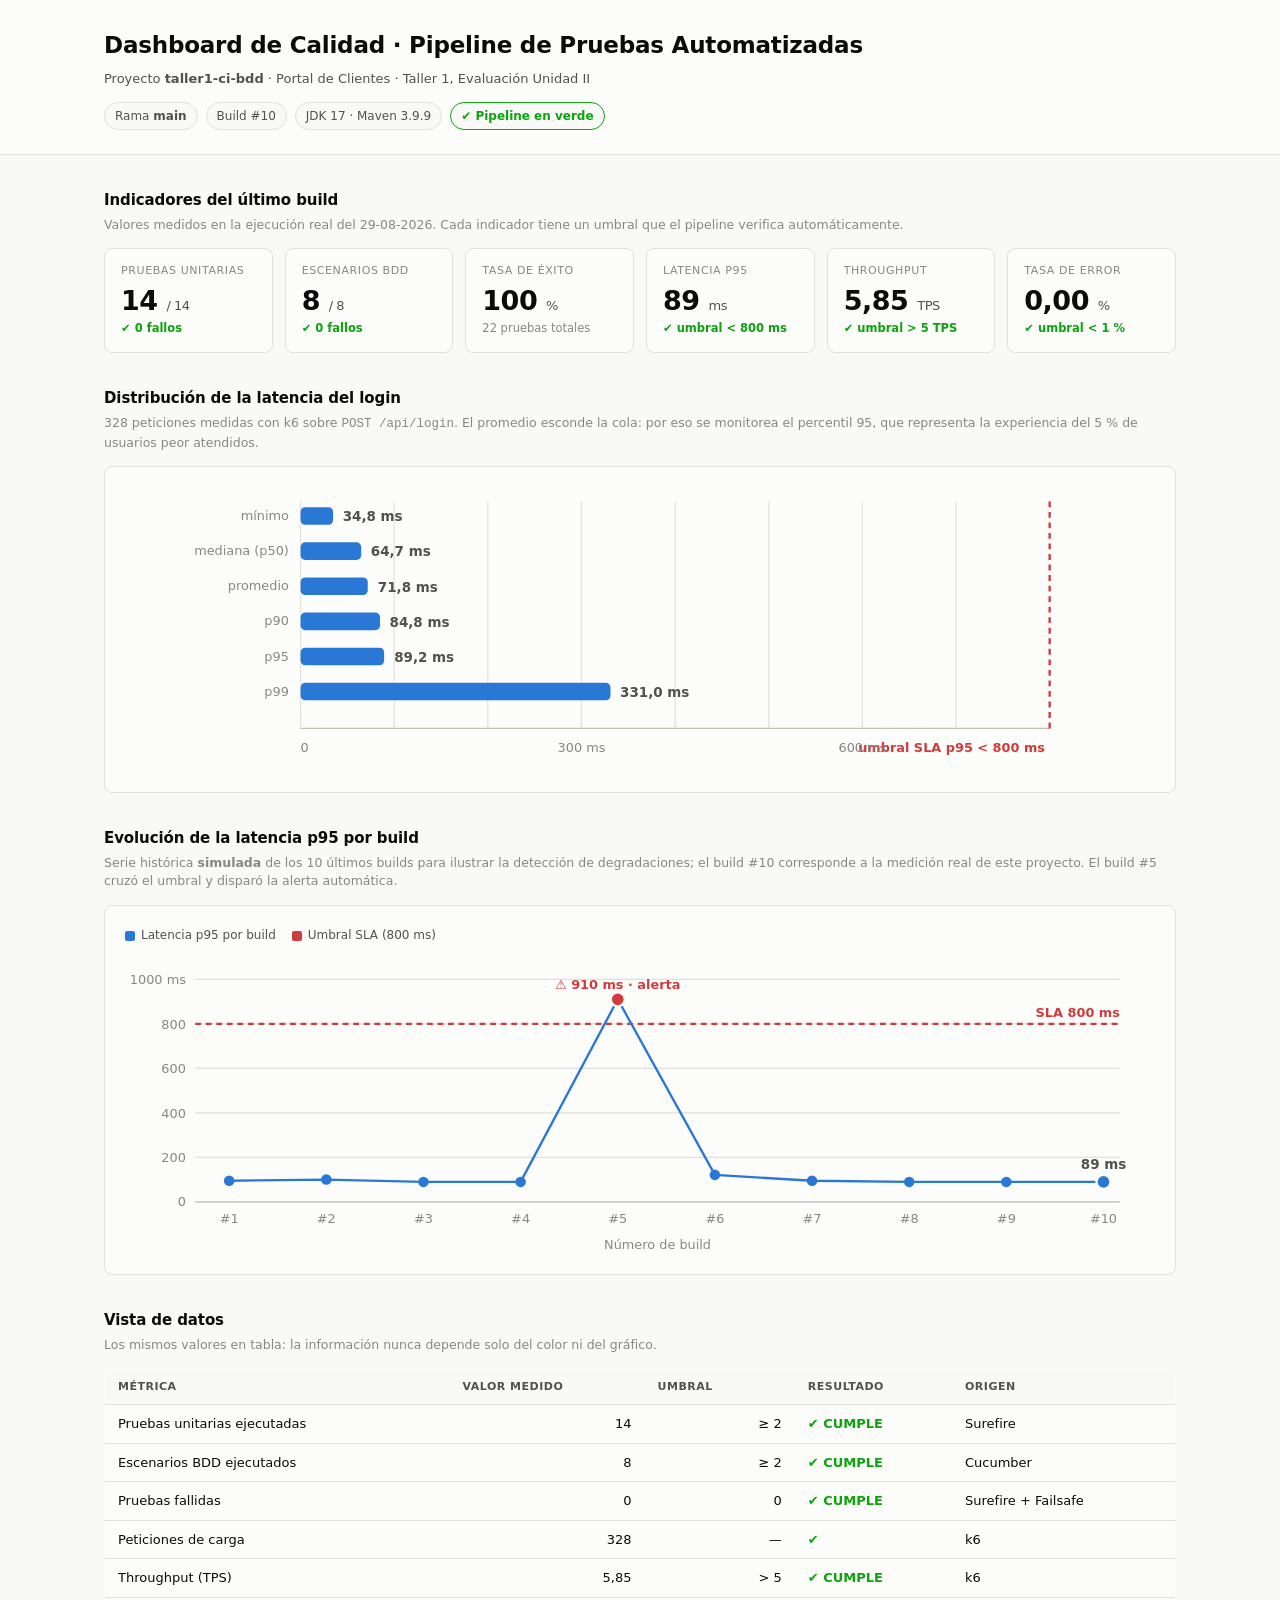
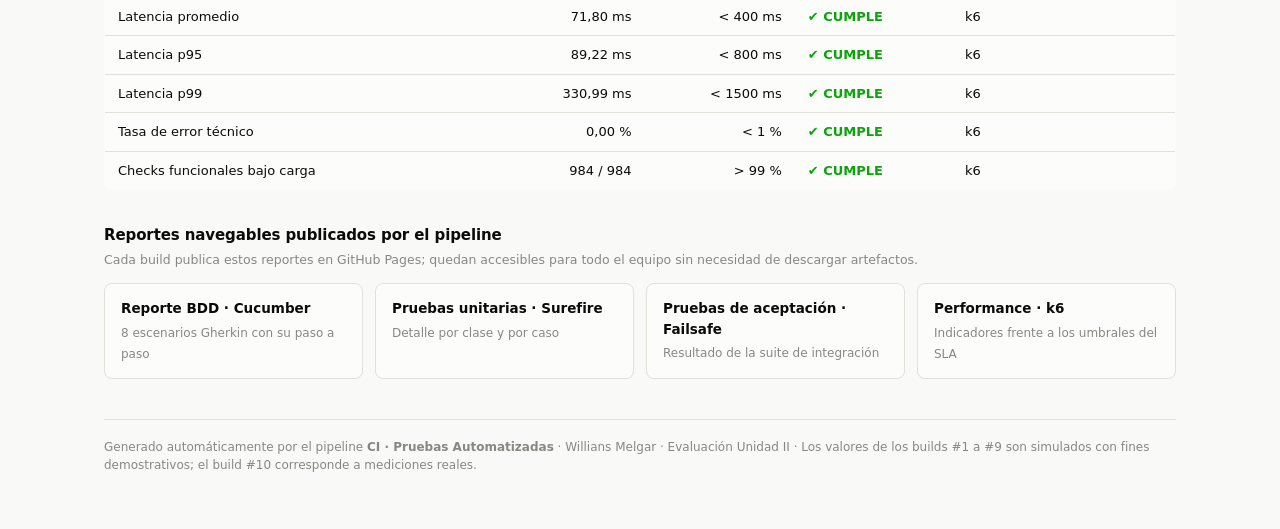
==== reportes/index.html @ b4c1e308 "feat(observabilidad): agrega dashboard de metricas y alertas automaticas - reportes/index.html: dash" ====
<!doctype html>
<html lang="es">
<head>
<meta charset="utf-8">
<meta name="viewport" content="width=device-width, initial-scale=1">
<title>Dashboard de Calidad · Taller 1 Unidad II</title>
<style>
  :root{
    color-scheme: light;
    --plano:#f9f9f7; --superficie:#fcfcfb; --borde:#e1e0d9;
    --tinta:#0b0b0b; --tinta-2:#52514e; --tinta-mute:#898781;
    --linea-base:#c3c2b7; --rejilla:#e1e0d9;
    --serie-1:#2a78d6; --serie-2:#eb6834; --serie-3:#1baf7a;
    --bueno:#0ca30c; --alerta:#fab219; --grave:#ec835a; --critico:#d03b3b;
  }
  @media (prefers-color-scheme: dark){
    :root{
      color-scheme: dark;
      --plano:#0d0d0d; --superficie:#1a1a19; --borde:#2c2c2a;
      --tinta:#ffffff; --tinta-2:#c3c2b7; --tinta-mute:#898781;
      --linea-base:#383835; --rejilla:#2c2c2a;
      --serie-1:#3987e5; --serie-2:#d95926; --serie-3:#199e70;
    }
  }
  *{box-sizing:border-box}
  body{margin:0;background:var(--plano);color:var(--tinta);
       font:14px/1.5 "Segoe UI",system-ui,-apple-system,Arial,sans-serif}
  .contenedor{max-width:1120px;margin:0 auto;padding:0 24px 56px}

  header.principal{background:var(--superficie);border-bottom:1px solid var(--borde);padding:28px 0 24px;margin-bottom:28px}
  header.principal .contenedor{padding-bottom:0}
  h1{margin:0 0 6px;font-size:23px;letter-spacing:-.2px}
  .subtitulo{margin:0;color:var(--tinta-2);font-size:13px}
  .meta{margin-top:14px;display:flex;flex-wrap:wrap;gap:8px}
  .chip{font-size:12px;padding:4px 10px;border:1px solid var(--borde);border-radius:99px;color:var(--tinta-2);background:var(--plano)}
  .chip.ok{border-color:var(--bueno);color:var(--bueno)}

  h2{font-size:15px;margin:34px 0 4px;letter-spacing:-.1px}
  .nota{margin:0 0 14px;color:var(--tinta-mute);font-size:12.5px}

  /* ---- Fila de indicadores (stat tiles) ---- */
  .kpis{display:grid;grid-template-columns:repeat(auto-fit,minmax(158px,1fr));gap:12px}
  .kpi{background:var(--superficie);border:1px solid var(--borde);border-radius:8px;padding:14px 16px}
  .kpi .etiqueta{font-size:11px;text-transform:uppercase;letter-spacing:.6px;color:var(--tinta-mute);margin-bottom:6px}
  .kpi .valor{font-size:27px;font-weight:650;letter-spacing:-.5px;line-height:1.1}
  .kpi .unidad{font-size:13px;font-weight:400;color:var(--tinta-2)}
  .kpi .pie{font-size:11.5px;color:var(--tinta-mute);margin-top:5px}
  .estado{display:inline-flex;align-items:center;gap:5px;font-size:11.5px;font-weight:600;margin-top:5px}
  .estado.ok{color:var(--bueno)} .estado.mal{color:var(--critico)}

  .panel{background:var(--superficie);border:1px solid var(--borde);border-radius:8px;padding:18px 20px 14px}
  svg{display:block;max-width:100%;height:auto;overflow:visible}
  .eje{font-size:11px;fill:var(--tinta-mute)}
  .valor-directo{font-size:11.5px;font-weight:600;fill:var(--tinta-2)}
  .rejilla{stroke:var(--rejilla);stroke-width:1}
  .base{stroke:var(--linea-base);stroke-width:1}
  .umbral{stroke:var(--critico);stroke-width:2;stroke-dasharray:5 4}
  .etiqueta-umbral{font-size:11px;font-weight:600;fill:var(--critico)}

  .leyenda{display:flex;gap:16px;flex-wrap:wrap;margin:2px 0 12px;font-size:12px;color:var(--tinta-2)}
  .leyenda i{width:10px;height:10px;border-radius:2px;display:inline-block;margin-right:6px;vertical-align:middle}

  table{width:100%;border-collapse:collapse;background:var(--superficie);
        border:1px solid var(--borde);border-radius:8px;overflow:hidden;font-size:13px}
  th,td{padding:9px 13px;text-align:left;border-bottom:1px solid var(--borde)}
  th{background:var(--plano);font-size:11px;text-transform:uppercase;letter-spacing:.5px;color:var(--tinta-2)}
  tr:last-child td{border-bottom:none}
  td.num{text-align:right;font-variant-numeric:tabular-nums}
  .ok{color:var(--bueno);font-weight:600} .mal{color:var(--critico);font-weight:600}

  .enlaces{display:grid;grid-template-columns:repeat(auto-fit,minmax(230px,1fr));gap:12px;margin-top:10px}
  .enlace{display:block;background:var(--superficie);border:1px solid var(--borde);border-radius:8px;
          padding:14px 16px;text-decoration:none;color:inherit}
  .enlace:hover{border-color:var(--serie-1)}
  .enlace strong{display:block;font-size:13.5px;margin-bottom:3px}
  .enlace span{font-size:12px;color:var(--tinta-mute)}

  footer{margin-top:40px;padding-top:18px;border-top:1px solid var(--borde);font-size:12px;color:var(--tinta-mute)}
</style>
</head>
<body>

<header class="principal">
  <div class="contenedor">
    <h1>Dashboard de Calidad · Pipeline de Pruebas Automatizadas</h1>
    <p class="subtitulo">Proyecto <strong>taller1-ci-bdd</strong> · Portal de Clientes · Taller 1, Evaluación Unidad II</p>
    <div class="meta">
      <span class="chip">Rama <strong>main</strong></span>
      <span class="chip">Build #10</span>
      <span class="chip">JDK 17 · Maven 3.9.9</span>
      <span class="chip ok">✔ Pipeline en verde</span>
    </div>
  </div>
</header>

<div class="contenedor">

  <!-- ================== FILA DE INDICADORES ================== -->
  <h2>Indicadores del último build</h2>
  <p class="nota">Valores medidos en la ejecución real del 29-08-2026. Cada indicador tiene un umbral que el pipeline verifica automáticamente.</p>
  <div class="kpis">
    <div class="kpi">
      <div class="etiqueta">Pruebas unitarias</div>
      <div class="valor">14 <span class="unidad">/ 14</span></div>
      <div class="estado ok">✔ 0 fallos</div>
    </div>
    <div class="kpi">
      <div class="etiqueta">Escenarios BDD</div>
      <div class="valor">8 <span class="unidad">/ 8</span></div>
      <div class="estado ok">✔ 0 fallos</div>
    </div>
    <div class="kpi">
      <div class="etiqueta">Tasa de éxito</div>
      <div class="valor">100 <span class="unidad">%</span></div>
      <div class="pie">22 pruebas totales</div>
    </div>
    <div class="kpi">
      <div class="etiqueta">Latencia p95</div>
      <div class="valor">89 <span class="unidad">ms</span></div>
      <div class="estado ok">✔ umbral &lt; 800 ms</div>
    </div>
    <div class="kpi">
      <div class="etiqueta">Throughput</div>
      <div class="valor">5,85 <span class="unidad">TPS</span></div>
      <div class="estado ok">✔ umbral &gt; 5 TPS</div>
    </div>
    <div class="kpi">
      <div class="etiqueta">Tasa de error</div>
      <div class="valor">0,00 <span class="unidad">%</span></div>
      <div class="estado ok">✔ umbral &lt; 1 %</div>
    </div>
  </div>

  <!-- ================== LATENCIA POR PERCENTIL ================== -->
  <h2>Distribución de la latencia del login</h2>
  <p class="nota">328 peticiones medidas con k6 sobre <code>POST /api/login</code>. El promedio esconde la cola: por eso se
     monitorea el percentil 95, que representa la experiencia del 5 % de usuarios peor atendidos.</p>
  <div class="panel">
    <svg viewBox="0 0 880 250" role="img" aria-label="Latencia por percentil comparada con el umbral de 800 milisegundos">
      <!-- rejilla vertical cada 100 ms sobre una escala 0-800 -->
      <g class="rejilla">
        <line x1="150" y1="14" x2="150" y2="208"/>
        <line x1="230" y1="14" x2="230" y2="208"/>
        <line x1="310" y1="14" x2="310" y2="208"/>
        <line x1="390" y1="14" x2="390" y2="208"/>
        <line x1="470" y1="14" x2="470" y2="208"/>
        <line x1="550" y1="14" x2="550" y2="208"/>
        <line x1="630" y1="14" x2="630" y2="208"/>
        <line x1="710" y1="14" x2="710" y2="208"/>
      </g>
      <line class="base" x1="150" y1="208" x2="790" y2="208"/>

      <!-- barras: escala 0-800 ms sobre 640 px  =>  0,8 px por ms -->
      <g>
        <text class="eje" x="140" y="30" text-anchor="end">mínimo</text>
        <rect x="150" y="19" width="27.8" height="15" rx="4" fill="var(--serie-1)"><title>Latencia mínima: 34,77 ms</title></rect>
        <text class="valor-directo" x="186" y="31">34,8 ms</text>

        <text class="eje" x="140" y="60" text-anchor="end">mediana (p50)</text>
        <rect x="150" y="49" width="51.8" height="15" rx="4" fill="var(--serie-1)"><title>Mediana: 64,75 ms</title></rect>
        <text class="valor-directo" x="210" y="61">64,7 ms</text>

        <text class="eje" x="140" y="90" text-anchor="end">promedio</text>
        <rect x="150" y="79" width="57.4" height="15" rx="4" fill="var(--serie-1)"><title>Promedio: 71,80 ms</title></rect>
        <text class="valor-directo" x="216" y="91">71,8 ms</text>

        <text class="eje" x="140" y="120" text-anchor="end">p90</text>
        <rect x="150" y="109" width="67.9" height="15" rx="4" fill="var(--serie-1)"><title>Percentil 90: 84,84 ms</title></rect>
        <text class="valor-directo" x="226" y="121">84,8 ms</text>

        <text class="eje" x="140" y="150" text-anchor="end">p95</text>
        <rect x="150" y="139" width="71.4" height="15" rx="4" fill="var(--serie-1)"><title>Percentil 95: 89,22 ms — indicador contractual del SLA</title></rect>
        <text class="valor-directo" x="230" y="151">89,2 ms</text>

        <text class="eje" x="140" y="180" text-anchor="end">p99</text>
        <rect x="150" y="169" width="264.8" height="15" rx="4" fill="var(--serie-1)"><title>Percentil 99: 330,99 ms — la cola larga del 3 % de peticiones lentas</title></rect>
        <text class="valor-directo" x="423" y="181">331,0 ms</text>
      </g>

      <!-- umbral SLA -->
      <line class="umbral" x1="790" y1="14" x2="790" y2="208"/>
      <text class="etiqueta-umbral" x="786" y="228" text-anchor="end">umbral SLA p95 &lt; 800 ms</text>

      <text class="eje" x="150" y="228">0</text>
      <text class="eje" x="390" y="228" text-anchor="middle">300 ms</text>
      <text class="eje" x="630" y="228" text-anchor="middle">600 ms</text>
    </svg>
  </div>

  <!-- ================== EVOLUCIÓN p95 ================== -->
  <h2>Evolución de la latencia p95 por build</h2>
  <p class="nota">Serie histórica <strong>simulada</strong> de los 10 últimos builds para ilustrar la detección de degradaciones;
     el build #10 corresponde a la medición real de este proyecto. El build #5 cruzó el umbral y disparó la alerta automática.</p>
  <div class="panel">
    <div class="leyenda">
      <span><i style="background:var(--serie-1)"></i>Latencia p95 por build</span>
      <span><i style="background:var(--critico)"></i>Umbral SLA (800 ms)</span>
    </div>
    <svg viewBox="0 0 880 260" role="img" aria-label="Evolución de la latencia p95 en los últimos diez builds">
      <!-- escala Y: 0 a 1000 ms sobre 190 px (y=210 es 0, y=20 es 1000) -->
      <g class="rejilla">
        <line x1="60" y1="210" x2="850" y2="210"/>
        <line x1="60" y1="172" x2="850" y2="172"/>
        <line x1="60" y1="134" x2="850" y2="134"/>
        <line x1="60" y1="96"  x2="850" y2="96"/>
        <line x1="60" y1="58"  x2="850" y2="58"/>
        <line x1="60" y1="20"  x2="850" y2="20"/>
      </g>
      <text class="eje" x="52" y="214" text-anchor="end">0</text>
      <text class="eje" x="52" y="176" text-anchor="end">200</text>
      <text class="eje" x="52" y="138" text-anchor="end">400</text>
      <text class="eje" x="52" y="100" text-anchor="end">600</text>
      <text class="eje" x="52" y="62"  text-anchor="end">800</text>
      <text class="eje" x="52" y="24"  text-anchor="end">1000 ms</text>

      <!-- umbral 800 ms  =>  y = 210 - 800*0,19 = 58 -->
      <line class="umbral" x1="60" y1="58" x2="850" y2="58"/>
      <text class="etiqueta-umbral" x="850" y="52" text-anchor="end">SLA 800 ms</text>

      <!-- serie: 96, 102, 88, 91, 910, 120, 94, 90, 87, 89 ms -->
      <!-- escala: y = 210 - milisegundos * 0,19 -->
      <polyline fill="none" stroke="var(--serie-1)" stroke-width="2" stroke-linejoin="round"
        points="89,192 172,191 255,193 338,193 421,37 504,187 587,192 670,193 753,193 836,193"/>

      <g fill="var(--serie-1)">
        <circle cx="89"  cy="192" r="4.5"><title>Build #1 — p95 96 ms</title></circle>
        <circle cx="172" cy="191" r="4.5"><title>Build #2 — p95 102 ms</title></circle>
        <circle cx="255" cy="193" r="4.5"><title>Build #3 — p95 88 ms</title></circle>
        <circle cx="338" cy="193" r="4.5"><title>Build #4 — p95 91 ms</title></circle>
        <circle cx="504" cy="187" r="4.5"><title>Build #6 — p95 120 ms (tras la corrección)</title></circle>
        <circle cx="587" cy="192" r="4.5"><title>Build #7 — p95 94 ms</title></circle>
        <circle cx="670" cy="193" r="4.5"><title>Build #8 — p95 90 ms</title></circle>
        <circle cx="753" cy="193" r="4.5"><title>Build #9 — p95 87 ms</title></circle>
      </g>
      <!-- build en falla: color de estado + etiqueta, nunca color solo -->
      <circle cx="421" cy="37" r="6" fill="var(--critico)" stroke="var(--superficie)" stroke-width="2">
        <title>Build #5 — p95 910 ms: umbral incumplido, alerta disparada</title></circle>
      <text class="etiqueta-umbral" x="421" y="28" text-anchor="middle">⚠ 910 ms · alerta</text>
      <!-- build actual, real -->
      <circle cx="836" cy="193" r="6" fill="var(--serie-1)" stroke="var(--superficie)" stroke-width="2">
        <title>Build #10 — p95 89,22 ms (medición real)</title></circle>
      <text class="valor-directo" x="836" y="182" text-anchor="middle">89 ms</text>

      <line class="base" x1="60" y1="210" x2="850" y2="210"/>
      <g class="eje" text-anchor="middle">
        <text x="89"  y="228">#1</text><text x="172" y="228">#2</text><text x="255" y="228">#3</text>
        <text x="338" y="228">#4</text><text x="421" y="228">#5</text><text x="504" y="228">#6</text>
        <text x="587" y="228">#7</text><text x="670" y="228">#8</text><text x="753" y="228">#9</text>
        <text x="836" y="228">#10</text>
      </g>
      <text class="eje" x="455" y="250" text-anchor="middle">Número de build</text>
    </svg>
  </div>

  <!-- ================== TABLA (vista accesible) ================== -->
  <h2>Vista de datos</h2>
  <p class="nota">Los mismos valores en tabla: la información nunca depende solo del color ni del gráfico.</p>
  <table>
    <thead>
      <tr><th>Métrica</th><th class="num">Valor medido</th><th class="num">Umbral</th><th>Resultado</th><th>Origen</th></tr>
    </thead>
    <tbody>
      <tr><td>Pruebas unitarias ejecutadas</td><td class="num">14</td><td class="num">&ge; 2</td><td class="ok">✔ CUMPLE</td><td>Surefire</td></tr>
      <tr><td>Escenarios BDD ejecutados</td><td class="num">8</td><td class="num">&ge; 2</td><td class="ok">✔ CUMPLE</td><td>Cucumber</td></tr>
      <tr><td>Pruebas fallidas</td><td class="num">0</td><td class="num">0</td><td class="ok">✔ CUMPLE</td><td>Surefire + Failsafe</td></tr>
      <tr><td>Peticiones de carga</td><td class="num">328</td><td class="num">&mdash;</td><td class="ok">✔</td><td>k6</td></tr>
      <tr><td>Throughput (TPS)</td><td class="num">5,85</td><td class="num">&gt; 5</td><td class="ok">✔ CUMPLE</td><td>k6</td></tr>
      <tr><td>Latencia promedio</td><td class="num">71,80 ms</td><td class="num">&lt; 400 ms</td><td class="ok">✔ CUMPLE</td><td>k6</td></tr>
      <tr><td>Latencia p95</td><td class="num">89,22 ms</td><td class="num">&lt; 800 ms</td><td class="ok">✔ CUMPLE</td><td>k6</td></tr>
      <tr><td>Latencia p99</td><td class="num">330,99 ms</td><td class="num">&lt; 1500 ms</td><td class="ok">✔ CUMPLE</td><td>k6</td></tr>
      <tr><td>Tasa de error técnico</td><td class="num">0,00 %</td><td class="num">&lt; 1 %</td><td class="ok">✔ CUMPLE</td><td>k6</td></tr>
      <tr><td>Checks funcionales bajo carga</td><td class="num">984 / 984</td><td class="num">&gt; 99 %</td><td class="ok">✔ CUMPLE</td><td>k6</td></tr>
    </tbody>
  </table>

  <!-- ================== ENLACES A REPORTES ================== -->
  <h2>Reportes navegables publicados por el pipeline</h2>
  <p class="nota">Cada build publica estos reportes en GitHub Pages; quedan accesibles para todo el equipo sin necesidad de descargar artefactos.</p>
  <div class="enlaces">
    <a class="enlace" href="./bdd/reporte-bdd.html">
      <strong>Reporte BDD · Cucumber</strong>
      <span>8 escenarios Gherkin con su paso a paso</span>
    </a>
    <a class="enlace" href="./pruebas/surefire.html">
      <strong>Pruebas unitarias · Surefire</strong>
      <span>Detalle por clase y por caso</span>
    </a>
    <a class="enlace" href="./pruebas/failsafe.html">
      <strong>Pruebas de aceptación · Failsafe</strong>
      <span>Resultado de la suite de integración</span>
    </a>
    <a class="enlace" href="./performance/reporte-performance.html">
      <strong>Performance · k6</strong>
      <span>Indicadores frente a los umbrales del SLA</span>
    </a>
  </div>

  <footer>
    Generado automáticamente por el pipeline <strong>CI · Pruebas Automatizadas</strong> ·
    Willians Melgar · Evaluación Unidad II ·
    Los valores de los builds #1 a #9 son simulados con fines demostrativos; el build #10 corresponde a mediciones reales.
  </footer>
</div>
</body>
</html>
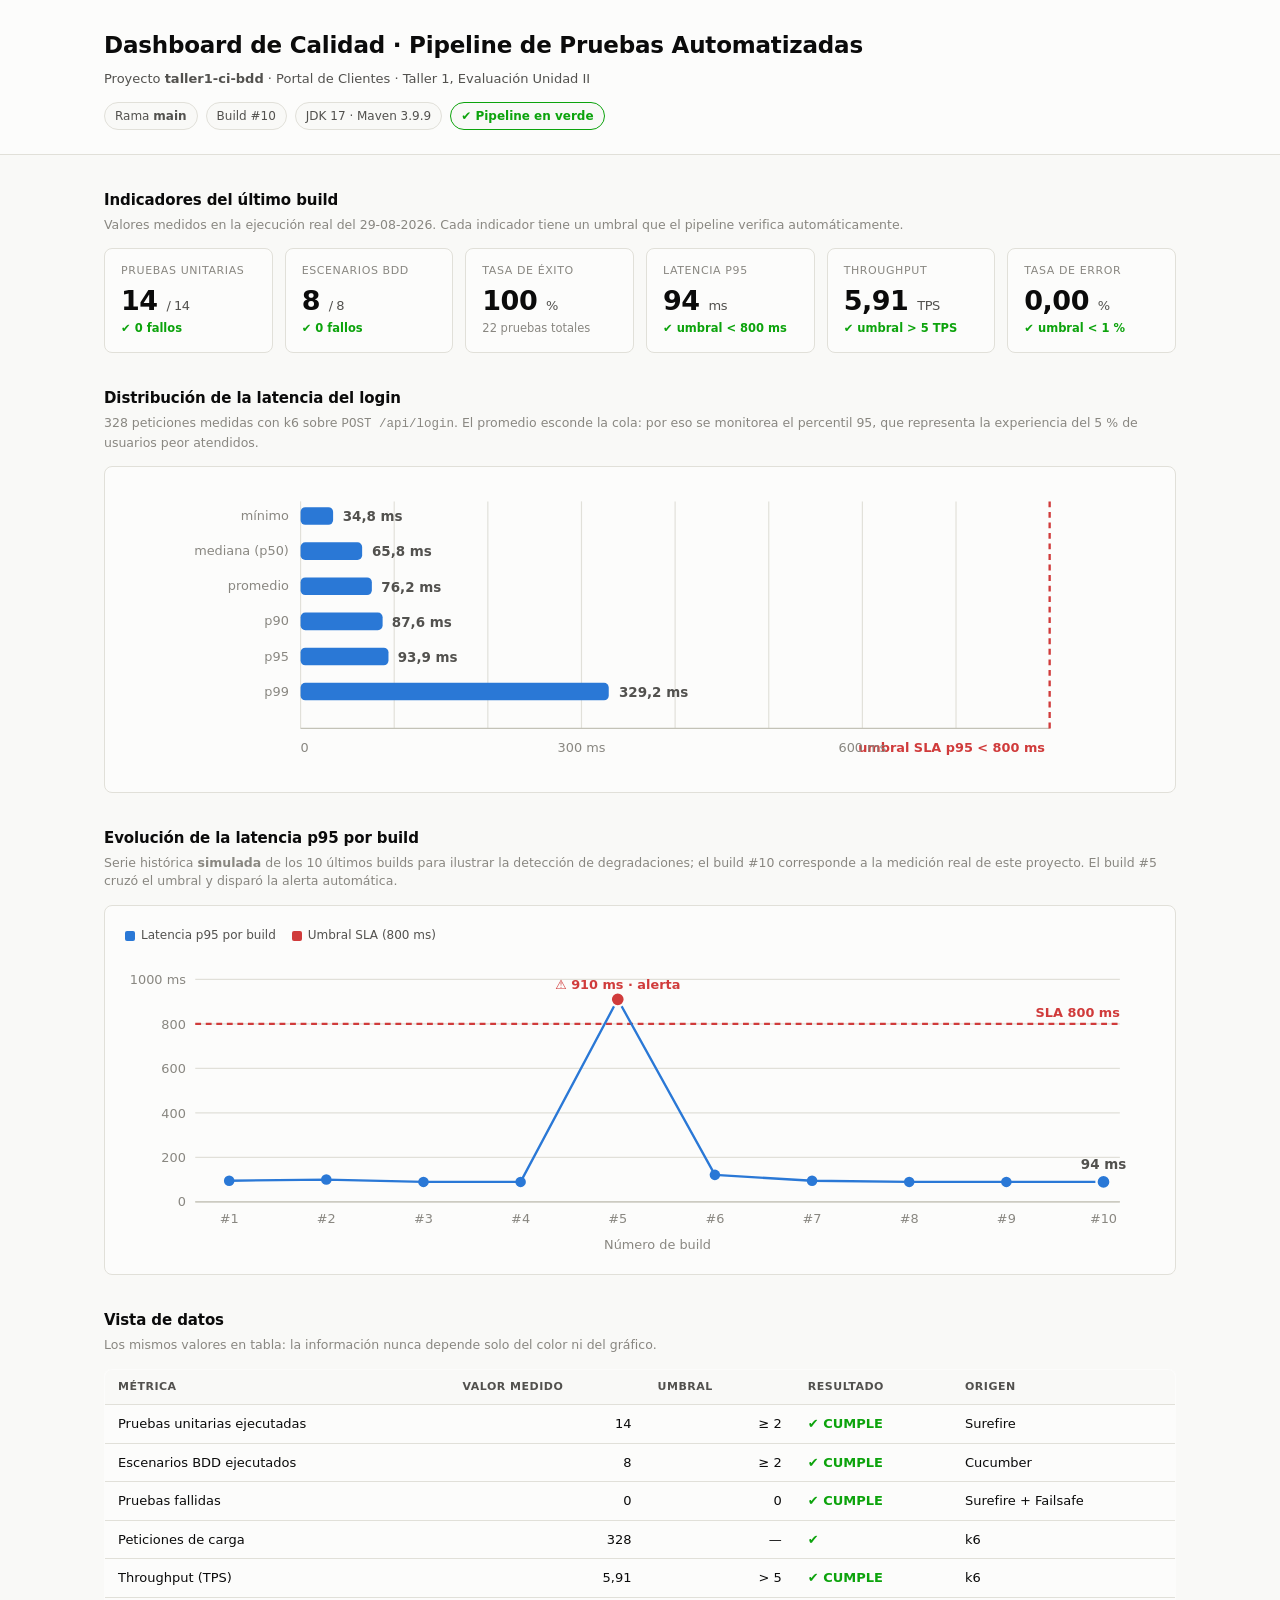
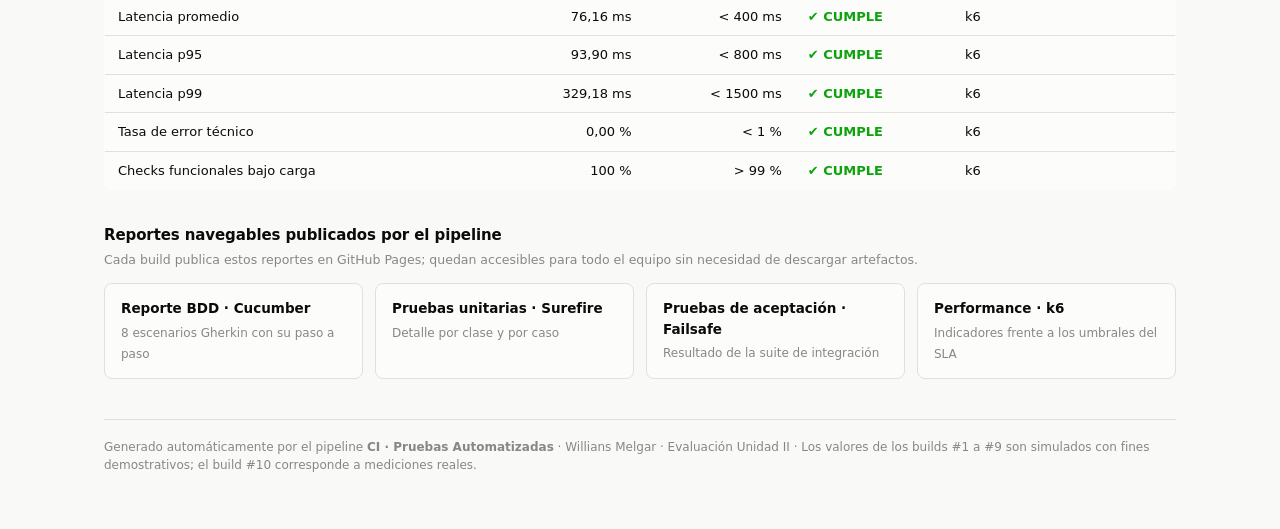
==== commit fde5e57c: "docs: actualiza el informe con las cifras reales de las ejecuciones Reemplaza los valores de la prim" ====
--- a/reportes/index.html
+++ b/reportes/index.html
@@ -116,12 +116,12 @@
     </div>
     <div class="kpi">
       <div class="etiqueta">Latencia p95</div>
-      <div class="valor">89 <span class="unidad">ms</span></div>
+      <div class="valor">94 <span class="unidad">ms</span></div>
       <div class="estado ok">✔ umbral &lt; 800 ms</div>
     </div>
     <div class="kpi">
       <div class="etiqueta">Throughput</div>
-      <div class="valor">5,85 <span class="unidad">TPS</span></div>
+      <div class="valor">5,91 <span class="unidad">TPS</span></div>
       <div class="estado ok">✔ umbral &gt; 5 TPS</div>
     </div>
     <div class="kpi">
@@ -157,24 +157,24 @@
         <text class="valor-directo" x="186" y="31">34,8 ms</text>
 
         <text class="eje" x="140" y="60" text-anchor="end">mediana (p50)</text>
-        <rect x="150" y="49" width="51.8" height="15" rx="4" fill="var(--serie-1)"><title>Mediana: 64,75 ms</title></rect>
-        <text class="valor-directo" x="210" y="61">64,7 ms</text>
+        <rect x="150" y="49" width="52.6" height="15" rx="4" fill="var(--serie-1)"><title>Mediana: 65,80 ms</title></rect>
+        <text class="valor-directo" x="211" y="61">65,8 ms</text>
 
         <text class="eje" x="140" y="90" text-anchor="end">promedio</text>
-        <rect x="150" y="79" width="57.4" height="15" rx="4" fill="var(--serie-1)"><title>Promedio: 71,80 ms</title></rect>
-        <text class="valor-directo" x="216" y="91">71,8 ms</text>
+        <rect x="150" y="79" width="60.9" height="15" rx="4" fill="var(--serie-1)"><title>Promedio: 76,16 ms</title></rect>
+        <text class="valor-directo" x="219" y="91">76,2 ms</text>
 
         <text class="eje" x="140" y="120" text-anchor="end">p90</text>
-        <rect x="150" y="109" width="67.9" height="15" rx="4" fill="var(--serie-1)"><title>Percentil 90: 84,84 ms</title></rect>
-        <text class="valor-directo" x="226" y="121">84,8 ms</text>
+        <rect x="150" y="109" width="70.1" height="15" rx="4" fill="var(--serie-1)"><title>Percentil 90: 87,60 ms</title></rect>
+        <text class="valor-directo" x="228" y="121">87,6 ms</text>
 
         <text class="eje" x="140" y="150" text-anchor="end">p95</text>
-        <rect x="150" y="139" width="71.4" height="15" rx="4" fill="var(--serie-1)"><title>Percentil 95: 89,22 ms — indicador contractual del SLA</title></rect>
-        <text class="valor-directo" x="230" y="151">89,2 ms</text>
+        <rect x="150" y="139" width="75.1" height="15" rx="4" fill="var(--serie-1)"><title>Percentil 95: 93,90 ms — indicador contractual del SLA</title></rect>
+        <text class="valor-directo" x="233" y="151">93,9 ms</text>
 
         <text class="eje" x="140" y="180" text-anchor="end">p99</text>
-        <rect x="150" y="169" width="264.8" height="15" rx="4" fill="var(--serie-1)"><title>Percentil 99: 330,99 ms — la cola larga del 3 % de peticiones lentas</title></rect>
-        <text class="valor-directo" x="423" y="181">331,0 ms</text>
+        <rect x="150" y="169" width="263.3" height="15" rx="4" fill="var(--serie-1)"><title>Percentil 99: 329,18 ms — la cola larga del 3 % de peticiones lentas</title></rect>
+        <text class="valor-directo" x="422" y="181">329,2 ms</text>
       </g>
 
       <!-- umbral SLA -->
@@ -238,8 +238,8 @@
       <text class="etiqueta-umbral" x="421" y="28" text-anchor="middle">⚠ 910 ms · alerta</text>
       <!-- build actual, real -->
       <circle cx="836" cy="193" r="6" fill="var(--serie-1)" stroke="var(--superficie)" stroke-width="2">
-        <title>Build #10 — p95 89,22 ms (medición real)</title></circle>
-      <text class="valor-directo" x="836" y="182" text-anchor="middle">89 ms</text>
+        <title>Build #10 — p95 93,90 ms (medición real)</title></circle>
+      <text class="valor-directo" x="836" y="182" text-anchor="middle">94 ms</text>
 
       <line class="base" x1="60" y1="210" x2="850" y2="210"/>
       <g class="eje" text-anchor="middle">
@@ -264,12 +264,12 @@
       <tr><td>Escenarios BDD ejecutados</td><td class="num">8</td><td class="num">&ge; 2</td><td class="ok">✔ CUMPLE</td><td>Cucumber</td></tr>
       <tr><td>Pruebas fallidas</td><td class="num">0</td><td class="num">0</td><td class="ok">✔ CUMPLE</td><td>Surefire + Failsafe</td></tr>
       <tr><td>Peticiones de carga</td><td class="num">328</td><td class="num">&mdash;</td><td class="ok">✔</td><td>k6</td></tr>
-      <tr><td>Throughput (TPS)</td><td class="num">5,85</td><td class="num">&gt; 5</td><td class="ok">✔ CUMPLE</td><td>k6</td></tr>
-      <tr><td>Latencia promedio</td><td class="num">71,80 ms</td><td class="num">&lt; 400 ms</td><td class="ok">✔ CUMPLE</td><td>k6</td></tr>
-      <tr><td>Latencia p95</td><td class="num">89,22 ms</td><td class="num">&lt; 800 ms</td><td class="ok">✔ CUMPLE</td><td>k6</td></tr>
-      <tr><td>Latencia p99</td><td class="num">330,99 ms</td><td class="num">&lt; 1500 ms</td><td class="ok">✔ CUMPLE</td><td>k6</td></tr>
+      <tr><td>Throughput (TPS)</td><td class="num">5,91</td><td class="num">&gt; 5</td><td class="ok">✔ CUMPLE</td><td>k6</td></tr>
+      <tr><td>Latencia promedio</td><td class="num">76,16 ms</td><td class="num">&lt; 400 ms</td><td class="ok">✔ CUMPLE</td><td>k6</td></tr>
+      <tr><td>Latencia p95</td><td class="num">93,90 ms</td><td class="num">&lt; 800 ms</td><td class="ok">✔ CUMPLE</td><td>k6</td></tr>
+      <tr><td>Latencia p99</td><td class="num">329,18 ms</td><td class="num">&lt; 1500 ms</td><td class="ok">✔ CUMPLE</td><td>k6</td></tr>
       <tr><td>Tasa de error técnico</td><td class="num">0,00 %</td><td class="num">&lt; 1 %</td><td class="ok">✔ CUMPLE</td><td>k6</td></tr>
-      <tr><td>Checks funcionales bajo carga</td><td class="num">984 / 984</td><td class="num">&gt; 99 %</td><td class="ok">✔ CUMPLE</td><td>k6</td></tr>
+      <tr><td>Checks funcionales bajo carga</td><td class="num">100 %</td><td class="num">&gt; 99 %</td><td class="ok">✔ CUMPLE</td><td>k6</td></tr>
     </tbody>
   </table>
 
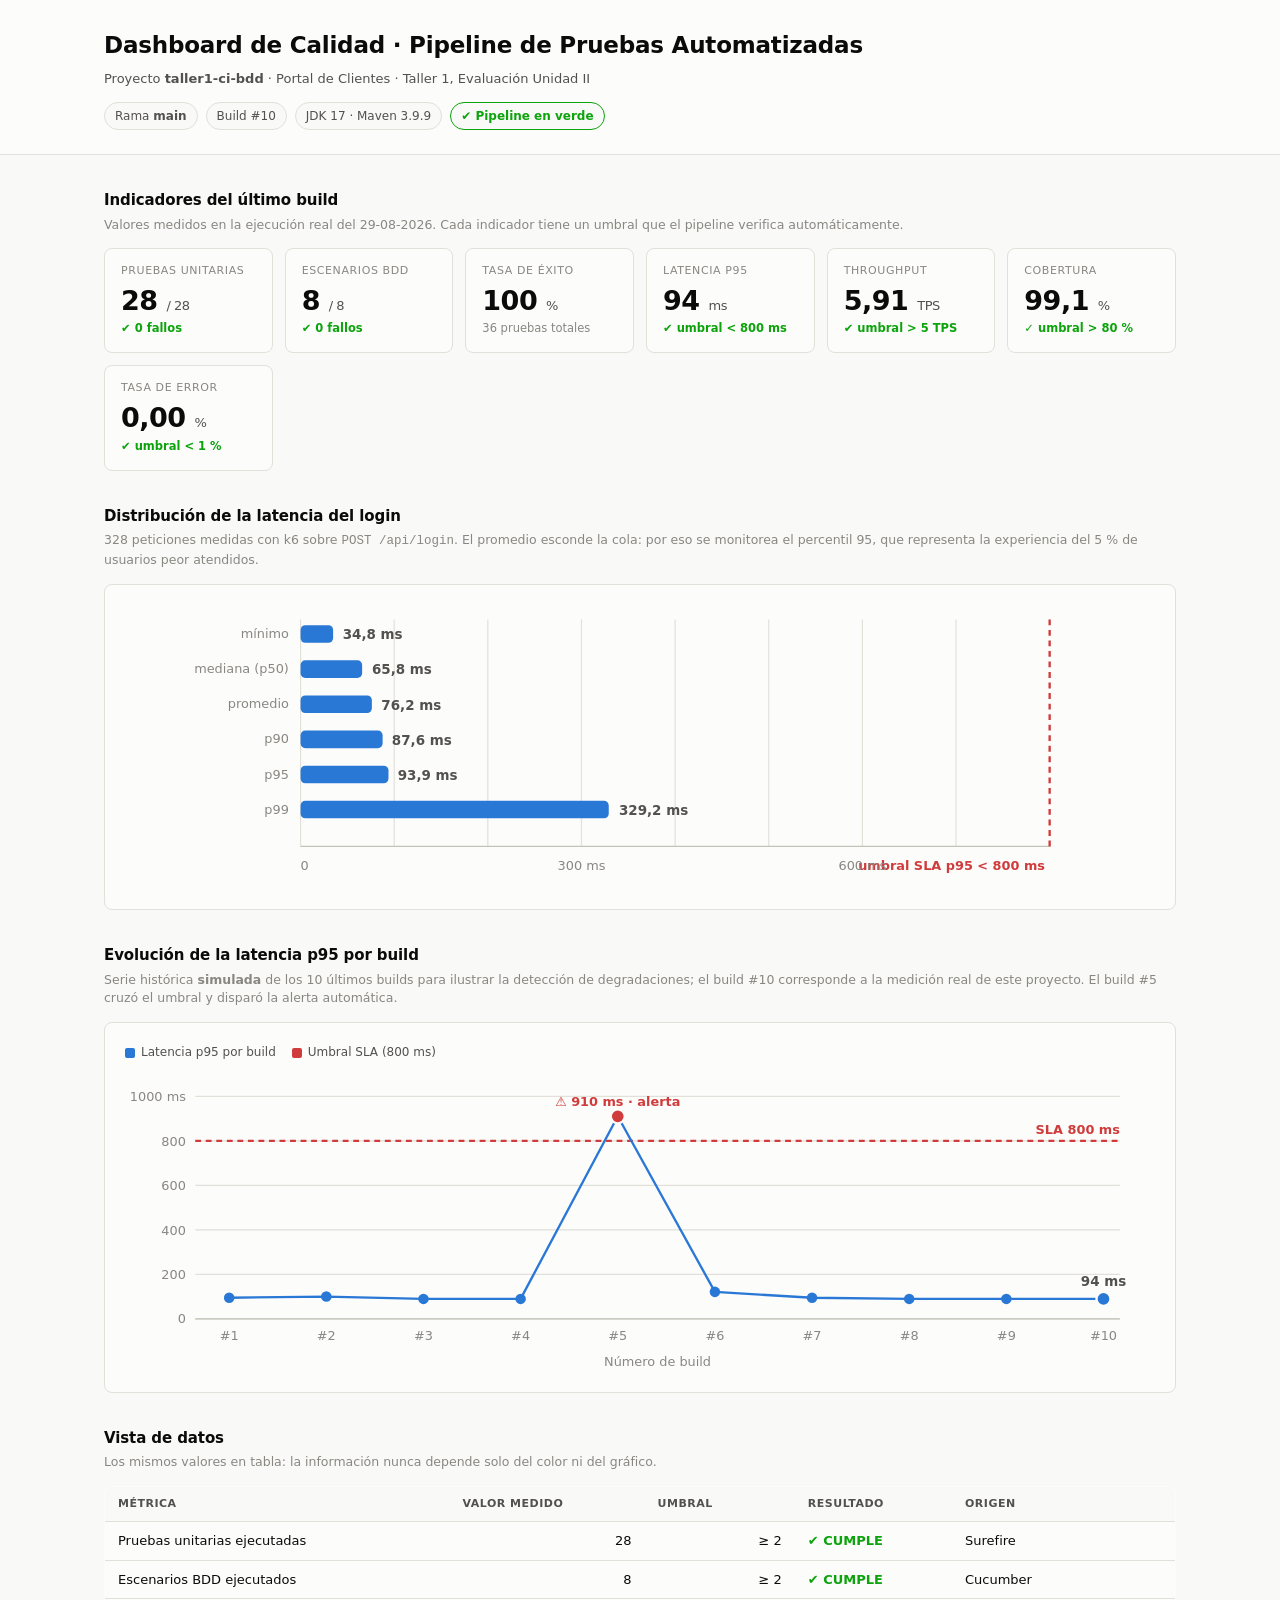
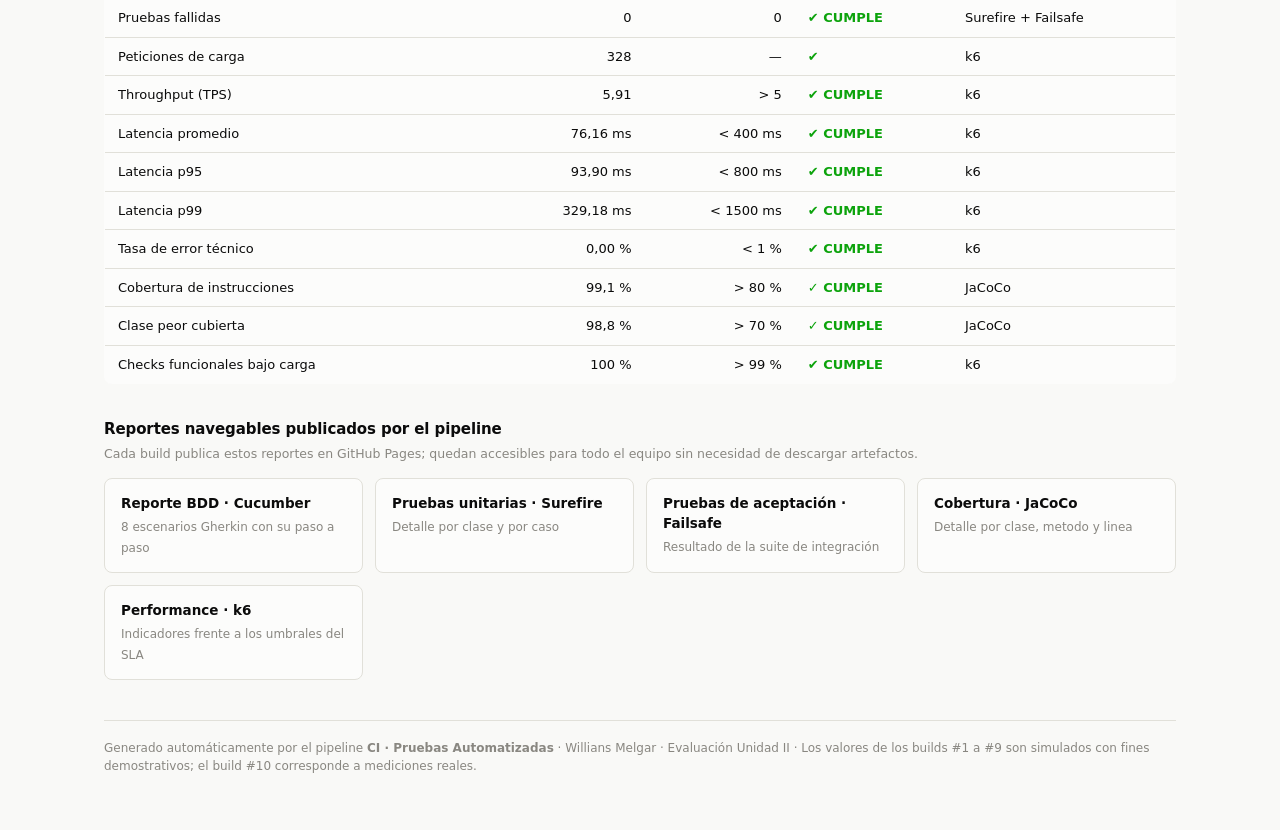
==== commit 15ba10b7: "feat(cobertura): integra JaCoCo con quality gate por proyecto y por clase Los materiales de la asign" ====
--- a/reportes/index.html
+++ b/reportes/index.html
@@ -101,7 +101,7 @@
   <div class="kpis">
     <div class="kpi">
       <div class="etiqueta">Pruebas unitarias</div>
-      <div class="valor">14 <span class="unidad">/ 14</span></div>
+      <div class="valor">28 <span class="unidad">/ 28</span></div>
       <div class="estado ok">✔ 0 fallos</div>
     </div>
     <div class="kpi">
@@ -112,7 +112,7 @@
     <div class="kpi">
       <div class="etiqueta">Tasa de éxito</div>
       <div class="valor">100 <span class="unidad">%</span></div>
-      <div class="pie">22 pruebas totales</div>
+      <div class="pie">36 pruebas totales</div>
     </div>
     <div class="kpi">
       <div class="etiqueta">Latencia p95</div>
@@ -123,6 +123,11 @@
       <div class="etiqueta">Throughput</div>
       <div class="valor">5,91 <span class="unidad">TPS</span></div>
       <div class="estado ok">✔ umbral &gt; 5 TPS</div>
+    </div>
+    <div class="kpi">
+      <div class="etiqueta">Cobertura</div>
+      <div class="valor">99,1 <span class="unidad">%</span></div>
+      <div class="estado ok">&#10003; umbral &gt; 80 %</div>
     </div>
     <div class="kpi">
       <div class="etiqueta">Tasa de error</div>
@@ -260,7 +265,7 @@
       <tr><th>Métrica</th><th class="num">Valor medido</th><th class="num">Umbral</th><th>Resultado</th><th>Origen</th></tr>
     </thead>
     <tbody>
-      <tr><td>Pruebas unitarias ejecutadas</td><td class="num">14</td><td class="num">&ge; 2</td><td class="ok">✔ CUMPLE</td><td>Surefire</td></tr>
+      <tr><td>Pruebas unitarias ejecutadas</td><td class="num">28</td><td class="num">&ge; 2</td><td class="ok">✔ CUMPLE</td><td>Surefire</td></tr>
       <tr><td>Escenarios BDD ejecutados</td><td class="num">8</td><td class="num">&ge; 2</td><td class="ok">✔ CUMPLE</td><td>Cucumber</td></tr>
       <tr><td>Pruebas fallidas</td><td class="num">0</td><td class="num">0</td><td class="ok">✔ CUMPLE</td><td>Surefire + Failsafe</td></tr>
       <tr><td>Peticiones de carga</td><td class="num">328</td><td class="num">&mdash;</td><td class="ok">✔</td><td>k6</td></tr>
@@ -269,6 +274,8 @@
       <tr><td>Latencia p95</td><td class="num">93,90 ms</td><td class="num">&lt; 800 ms</td><td class="ok">✔ CUMPLE</td><td>k6</td></tr>
       <tr><td>Latencia p99</td><td class="num">329,18 ms</td><td class="num">&lt; 1500 ms</td><td class="ok">✔ CUMPLE</td><td>k6</td></tr>
       <tr><td>Tasa de error técnico</td><td class="num">0,00 %</td><td class="num">&lt; 1 %</td><td class="ok">✔ CUMPLE</td><td>k6</td></tr>
+      <tr><td>Cobertura de instrucciones</td><td class="num">99,1 %</td><td class="num">&gt; 80 %</td><td class="ok">&#10003; CUMPLE</td><td>JaCoCo</td></tr>
+      <tr><td>Clase peor cubierta</td><td class="num">98,8 %</td><td class="num">&gt; 70 %</td><td class="ok">&#10003; CUMPLE</td><td>JaCoCo</td></tr>
       <tr><td>Checks funcionales bajo carga</td><td class="num">100 %</td><td class="num">&gt; 99 %</td><td class="ok">✔ CUMPLE</td><td>k6</td></tr>
     </tbody>
   </table>
@@ -288,6 +295,10 @@
     <a class="enlace" href="./pruebas/failsafe.html">
       <strong>Pruebas de aceptación · Failsafe</strong>
       <span>Resultado de la suite de integración</span>
+    </a>
+    <a class="enlace" href="./cobertura/index.html">
+      <strong>Cobertura &middot; JaCoCo</strong>
+      <span>Detalle por clase, metodo y linea</span>
     </a>
     <a class="enlace" href="./performance/reporte-performance.html">
       <strong>Performance · k6</strong>
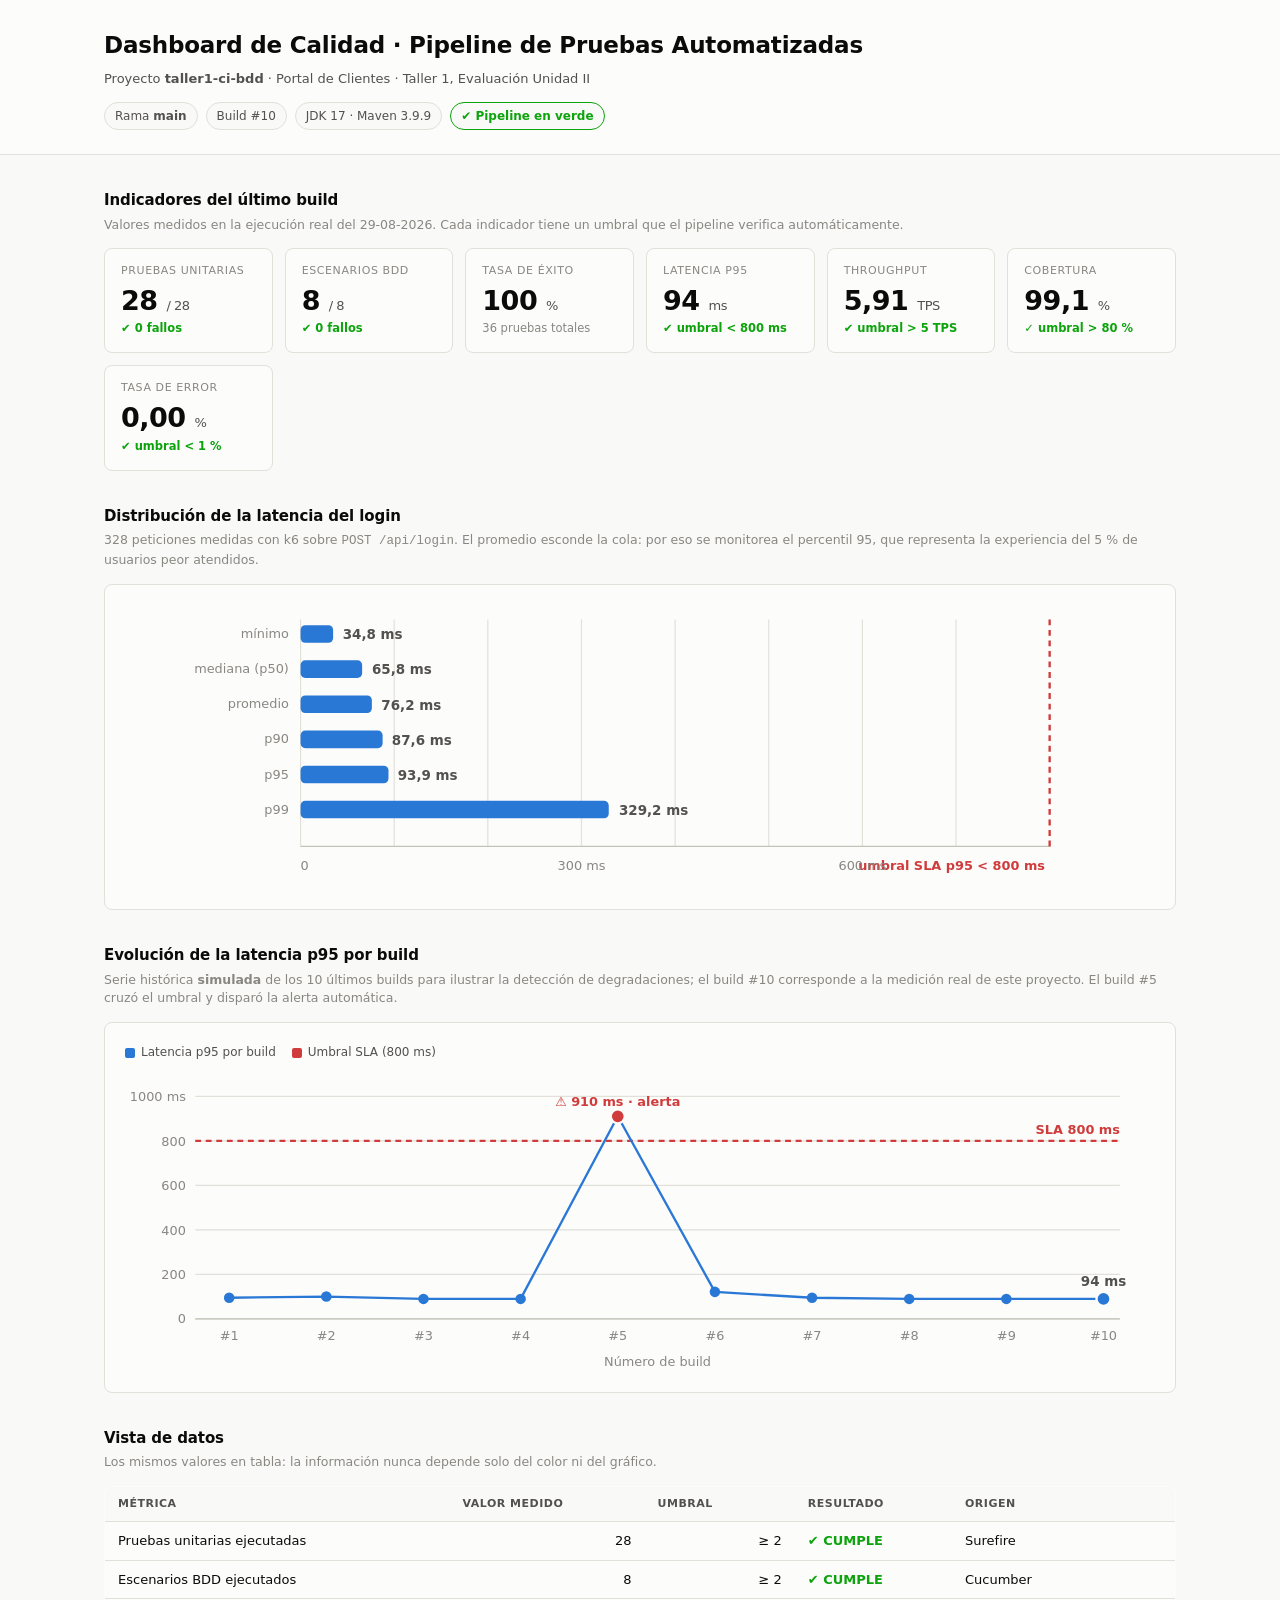
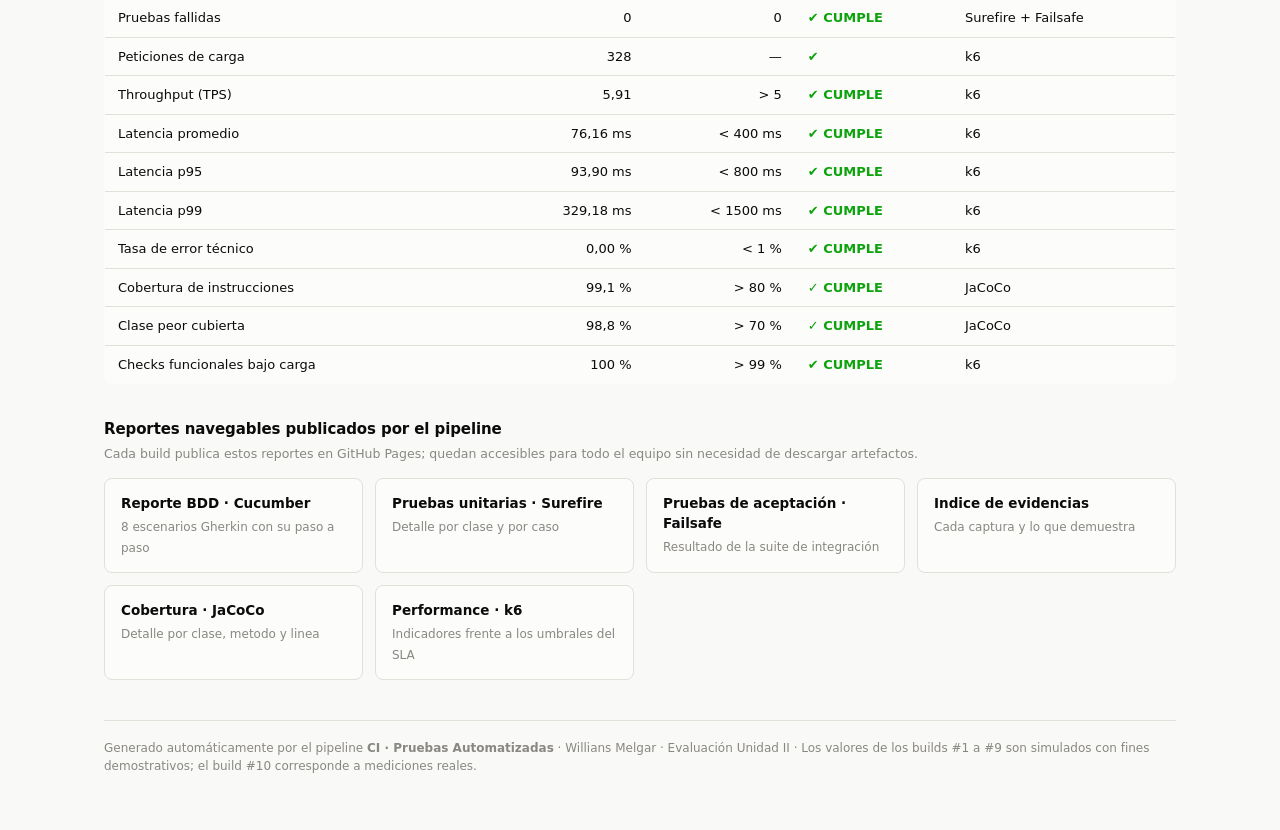
==== commit ecc8187d: "feat(evidencias): publica un indice navegable de las evidencias Una carpeta con dieciocho PNG no dic" ====
--- a/reportes/index.html
+++ b/reportes/index.html
@@ -296,6 +296,10 @@
       <strong>Pruebas de aceptación · Failsafe</strong>
       <span>Resultado de la suite de integración</span>
     </a>
+    <a class="enlace" href="./evidencias/index.html">
+      <strong>Indice de evidencias</strong>
+      <span>Cada captura y lo que demuestra</span>
+    </a>
     <a class="enlace" href="./cobertura/index.html">
       <strong>Cobertura &middot; JaCoCo</strong>
       <span>Detalle por clase, metodo y linea</span>
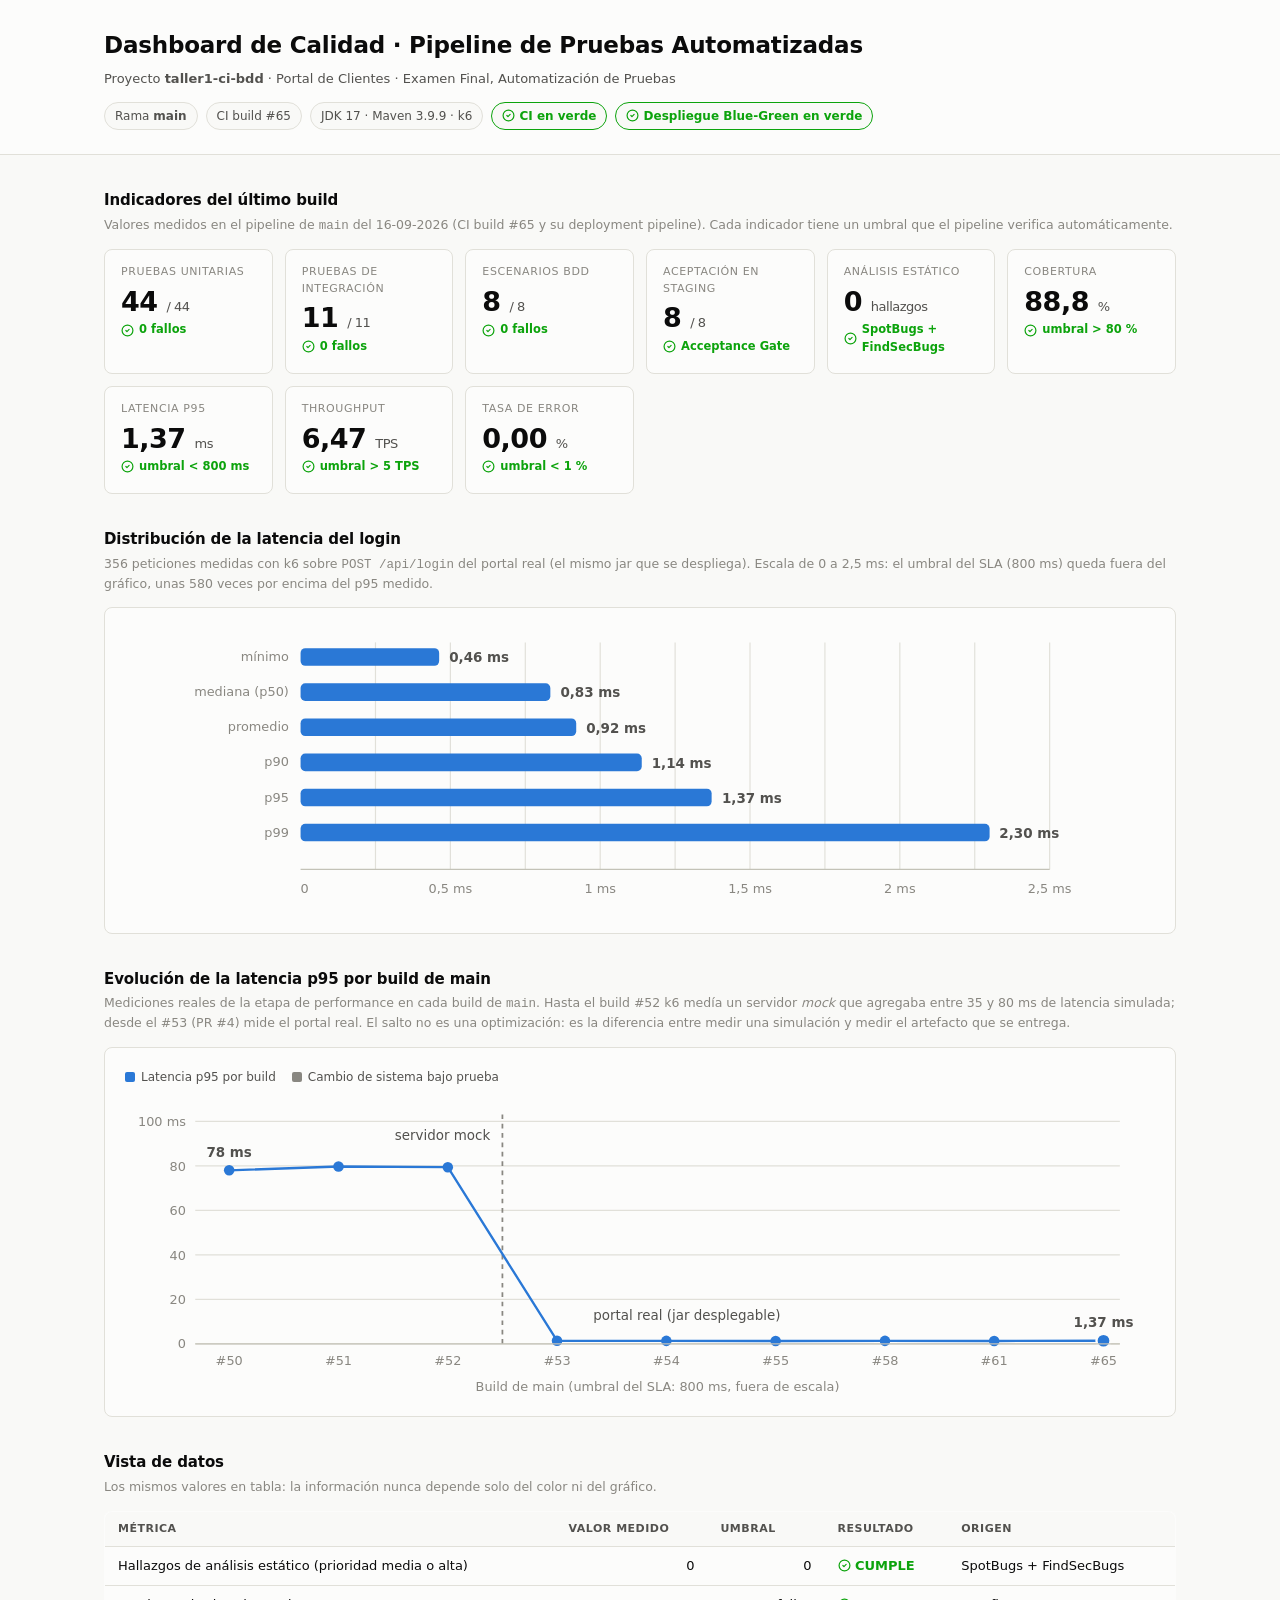
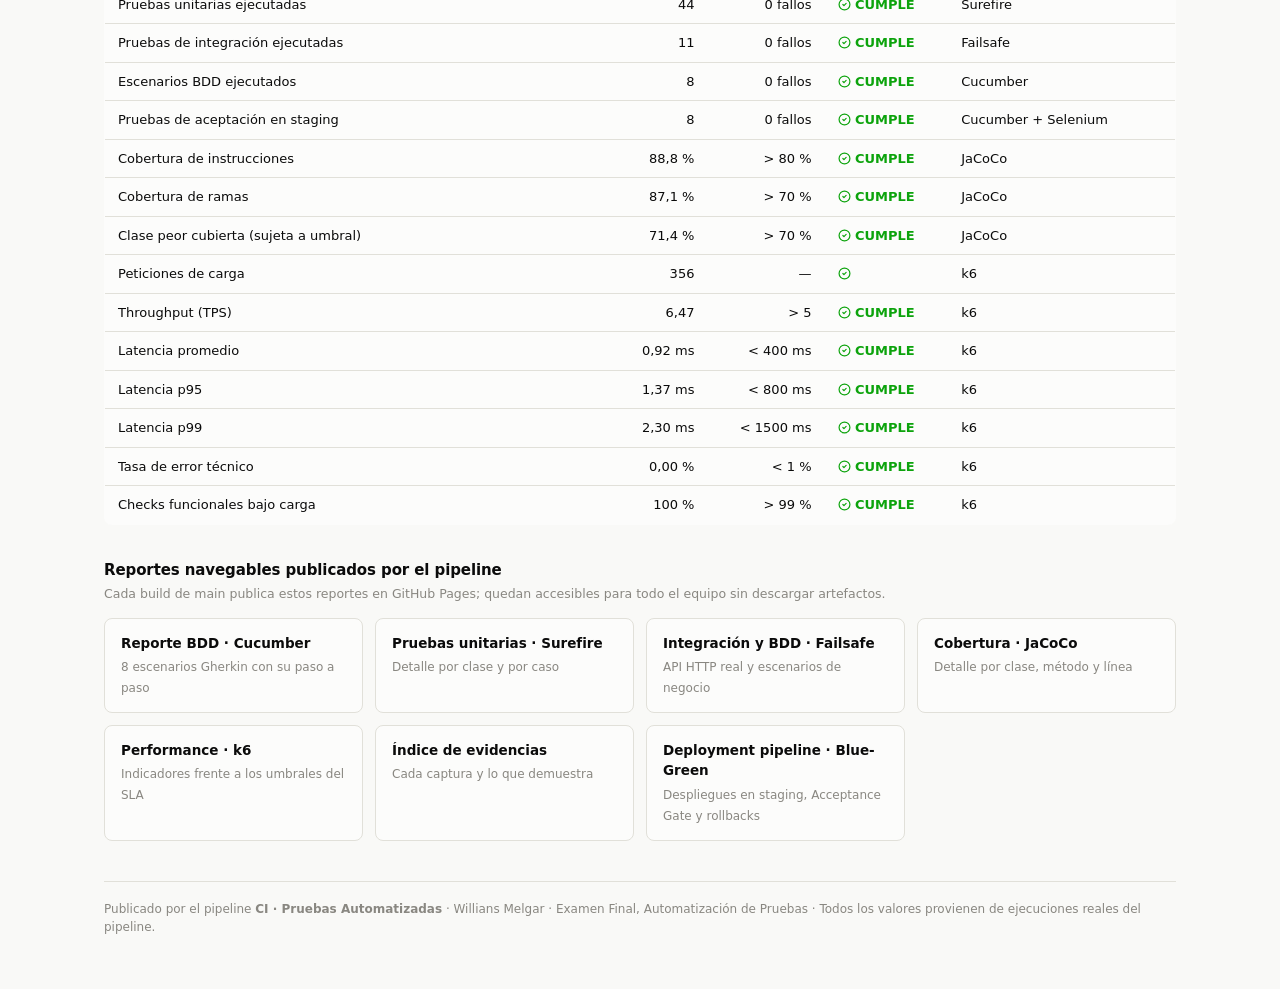
==== commit a9e791f5: "docs(dashboard): actualiza el dashboard con datos reales del examen final Indicadores del CI build #" ====
--- a/reportes/index.html
+++ b/reportes/index.html
@@ -3,7 +3,7 @@
 <head>
 <meta charset="utf-8">
 <meta name="viewport" content="width=device-width, initial-scale=1">
-<title>Dashboard de Calidad · Taller 1 Unidad II</title>
+<title>Dashboard de Calidad · Portal de Clientes</title>
 <style>
   :root{
     color-scheme: light;
@@ -55,6 +55,8 @@
   .rejilla{stroke:var(--rejilla);stroke-width:1}
   .base{stroke:var(--linea-base);stroke-width:1}
   .umbral{stroke:var(--critico);stroke-width:2;stroke-dasharray:5 4}
+  .corte{stroke:var(--tinta-mute);stroke-width:1.5;stroke-dasharray:4 4}
+  .anotacion{font-size:11.5px;fill:var(--tinta-2)}
   .etiqueta-umbral{font-size:11px;font-weight:600;fill:var(--critico)}
 
   .leyenda{display:flex;gap:16px;flex-wrap:wrap;margin:2px 0 12px;font-size:12px;color:var(--tinta-2)}
@@ -75,20 +77,29 @@
   .enlace strong{display:block;font-size:13.5px;margin-bottom:3px}
   .enlace span{font-size:12px;color:var(--tinta-mute)}
 
+  .icono{display:inline-block;width:13px;height:13px;flex:none;vertical-align:-2px;overflow:visible;
+         fill:none;stroke:currentColor;stroke-width:2.2;stroke-linecap:round;stroke-linejoin:round}
+
   footer{margin-top:40px;padding-top:18px;border-top:1px solid var(--borde);font-size:12px;color:var(--tinta-mute)}
 </style>
 </head>
 <body>
 
+<!-- Íconos SVG embebidos (set Lucide, licencia MIT): sin dependencias externas ni emojis -->
+<svg width="0" height="0" style="position:absolute" aria-hidden="true">
+  <symbol id="i-ok" viewBox="0 0 24 24"><circle cx="12" cy="12" r="10"/><path d="m9 12 2 2 4-4"/></symbol>
+</svg>
+
 <header class="principal">
   <div class="contenedor">
     <h1>Dashboard de Calidad · Pipeline de Pruebas Automatizadas</h1>
-    <p class="subtitulo">Proyecto <strong>taller1-ci-bdd</strong> · Portal de Clientes · Taller 1, Evaluación Unidad II</p>
+    <p class="subtitulo">Proyecto <strong>taller1-ci-bdd</strong> · Portal de Clientes · Examen Final, Automatización de Pruebas</p>
     <div class="meta">
       <span class="chip">Rama <strong>main</strong></span>
-      <span class="chip">Build #10</span>
-      <span class="chip">JDK 17 · Maven 3.9.9</span>
-      <span class="chip ok">✔ Pipeline en verde</span>
+      <span class="chip">CI build #65</span>
+      <span class="chip">JDK 17 · Maven 3.9.9 · k6</span>
+      <span class="chip ok"><svg class="icono" aria-hidden="true"><use href="#i-ok"/></svg> CI en verde</span>
+      <span class="chip ok"><svg class="icono" aria-hidden="true"><use href="#i-ok"/></svg> Despliegue Blue-Green en verde</span>
     </div>
   </div>
 </header>
@@ -97,112 +108,124 @@
 
   <!-- ================== FILA DE INDICADORES ================== -->
   <h2>Indicadores del último build</h2>
-  <p class="nota">Valores medidos en la ejecución real del 29-08-2026. Cada indicador tiene un umbral que el pipeline verifica automáticamente.</p>
+  <p class="nota">Valores medidos en el pipeline de <code>main</code> del 16-09-2026 (CI build #65 y su deployment pipeline).
+     Cada indicador tiene un umbral que el pipeline verifica automáticamente.</p>
   <div class="kpis">
     <div class="kpi">
       <div class="etiqueta">Pruebas unitarias</div>
-      <div class="valor">28 <span class="unidad">/ 28</span></div>
-      <div class="estado ok">✔ 0 fallos</div>
+      <div class="valor">44 <span class="unidad">/ 44</span></div>
+      <div class="estado ok"><svg class="icono" aria-hidden="true"><use href="#i-ok"/></svg> 0 fallos</div>
+    </div>
+    <div class="kpi">
+      <div class="etiqueta">Pruebas de integración</div>
+      <div class="valor">11 <span class="unidad">/ 11</span></div>
+      <div class="estado ok"><svg class="icono" aria-hidden="true"><use href="#i-ok"/></svg> 0 fallos</div>
     </div>
     <div class="kpi">
       <div class="etiqueta">Escenarios BDD</div>
       <div class="valor">8 <span class="unidad">/ 8</span></div>
-      <div class="estado ok">✔ 0 fallos</div>
-    </div>
-    <div class="kpi">
-      <div class="etiqueta">Tasa de éxito</div>
-      <div class="valor">100 <span class="unidad">%</span></div>
-      <div class="pie">36 pruebas totales</div>
+      <div class="estado ok"><svg class="icono" aria-hidden="true"><use href="#i-ok"/></svg> 0 fallos</div>
+    </div>
+    <div class="kpi">
+      <div class="etiqueta">Aceptación en staging</div>
+      <div class="valor">8 <span class="unidad">/ 8</span></div>
+      <div class="estado ok"><svg class="icono" aria-hidden="true"><use href="#i-ok"/></svg> Acceptance Gate</div>
+    </div>
+    <div class="kpi">
+      <div class="etiqueta">Análisis estático</div>
+      <div class="valor">0 <span class="unidad">hallazgos</span></div>
+      <div class="estado ok"><svg class="icono" aria-hidden="true"><use href="#i-ok"/></svg> SpotBugs + FindSecBugs</div>
+    </div>
+    <div class="kpi">
+      <div class="etiqueta">Cobertura</div>
+      <div class="valor">88,8 <span class="unidad">%</span></div>
+      <div class="estado ok"><svg class="icono" aria-hidden="true"><use href="#i-ok"/></svg> umbral &gt; 80 %</div>
     </div>
     <div class="kpi">
       <div class="etiqueta">Latencia p95</div>
-      <div class="valor">94 <span class="unidad">ms</span></div>
-      <div class="estado ok">✔ umbral &lt; 800 ms</div>
+      <div class="valor">1,37 <span class="unidad">ms</span></div>
+      <div class="estado ok"><svg class="icono" aria-hidden="true"><use href="#i-ok"/></svg> umbral &lt; 800 ms</div>
     </div>
     <div class="kpi">
       <div class="etiqueta">Throughput</div>
-      <div class="valor">5,91 <span class="unidad">TPS</span></div>
-      <div class="estado ok">✔ umbral &gt; 5 TPS</div>
-    </div>
-    <div class="kpi">
-      <div class="etiqueta">Cobertura</div>
-      <div class="valor">99,1 <span class="unidad">%</span></div>
-      <div class="estado ok">&#10003; umbral &gt; 80 %</div>
+      <div class="valor">6,47 <span class="unidad">TPS</span></div>
+      <div class="estado ok"><svg class="icono" aria-hidden="true"><use href="#i-ok"/></svg> umbral &gt; 5 TPS</div>
     </div>
     <div class="kpi">
       <div class="etiqueta">Tasa de error</div>
       <div class="valor">0,00 <span class="unidad">%</span></div>
-      <div class="estado ok">✔ umbral &lt; 1 %</div>
+      <div class="estado ok"><svg class="icono" aria-hidden="true"><use href="#i-ok"/></svg> umbral &lt; 1 %</div>
     </div>
   </div>
 
   <!-- ================== LATENCIA POR PERCENTIL ================== -->
   <h2>Distribución de la latencia del login</h2>
-  <p class="nota">328 peticiones medidas con k6 sobre <code>POST /api/login</code>. El promedio esconde la cola: por eso se
-     monitorea el percentil 95, que representa la experiencia del 5 % de usuarios peor atendidos.</p>
+  <p class="nota">356 peticiones medidas con k6 sobre <code>POST /api/login</code> del portal real (el mismo jar que se despliega).
+     Escala de 0 a 2,5 ms: el umbral del SLA (800 ms) queda fuera del gráfico, unas 580 veces por encima del p95 medido.</p>
   <div class="panel">
-    <svg viewBox="0 0 880 250" role="img" aria-label="Latencia por percentil comparada con el umbral de 800 milisegundos">
-      <!-- rejilla vertical cada 100 ms sobre una escala 0-800 -->
+    <svg viewBox="0 0 880 250" role="img" aria-label="Latencia por percentil del login en milisegundos">
+      <!-- rejilla vertical cada 0,25 ms sobre una escala 0-2,5 ms (256 px por ms) -->
       <g class="rejilla">
-        <line x1="150" y1="14" x2="150" y2="208"/>
-        <line x1="230" y1="14" x2="230" y2="208"/>
-        <line x1="310" y1="14" x2="310" y2="208"/>
-        <line x1="390" y1="14" x2="390" y2="208"/>
+        <line x1="214" y1="14" x2="214" y2="208"/>
+        <line x1="278" y1="14" x2="278" y2="208"/>
+        <line x1="342" y1="14" x2="342" y2="208"/>
+        <line x1="406" y1="14" x2="406" y2="208"/>
         <line x1="470" y1="14" x2="470" y2="208"/>
-        <line x1="550" y1="14" x2="550" y2="208"/>
-        <line x1="630" y1="14" x2="630" y2="208"/>
-        <line x1="710" y1="14" x2="710" y2="208"/>
+        <line x1="534" y1="14" x2="534" y2="208"/>
+        <line x1="598" y1="14" x2="598" y2="208"/>
+        <line x1="662" y1="14" x2="662" y2="208"/>
+        <line x1="726" y1="14" x2="726" y2="208"/>
+        <line x1="790" y1="14" x2="790" y2="208"/>
       </g>
       <line class="base" x1="150" y1="208" x2="790" y2="208"/>
 
-      <!-- barras: escala 0-800 ms sobre 640 px  =>  0,8 px por ms -->
       <g>
         <text class="eje" x="140" y="30" text-anchor="end">mínimo</text>
-        <rect x="150" y="19" width="27.8" height="15" rx="4" fill="var(--serie-1)"><title>Latencia mínima: 34,77 ms</title></rect>
-        <text class="valor-directo" x="186" y="31">34,8 ms</text>
+        <rect x="150" y="19" width="118.4" height="15" rx="4" fill="var(--serie-1)"><title>Latencia mínima: 0,46 ms</title></rect>
+        <text class="valor-directo" x="277" y="31">0,46 ms</text>
 
         <text class="eje" x="140" y="60" text-anchor="end">mediana (p50)</text>
-        <rect x="150" y="49" width="52.6" height="15" rx="4" fill="var(--serie-1)"><title>Mediana: 65,80 ms</title></rect>
-        <text class="valor-directo" x="211" y="61">65,8 ms</text>
+        <rect x="150" y="49" width="213.4" height="15" rx="4" fill="var(--serie-1)"><title>Mediana: 0,83 ms</title></rect>
+        <text class="valor-directo" x="372" y="61">0,83 ms</text>
 
         <text class="eje" x="140" y="90" text-anchor="end">promedio</text>
-        <rect x="150" y="79" width="60.9" height="15" rx="4" fill="var(--serie-1)"><title>Promedio: 76,16 ms</title></rect>
-        <text class="valor-directo" x="219" y="91">76,2 ms</text>
+        <rect x="150" y="79" width="235.5" height="15" rx="4" fill="var(--serie-1)"><title>Promedio: 0,92 ms</title></rect>
+        <text class="valor-directo" x="394" y="91">0,92 ms</text>
 
         <text class="eje" x="140" y="120" text-anchor="end">p90</text>
-        <rect x="150" y="109" width="70.1" height="15" rx="4" fill="var(--serie-1)"><title>Percentil 90: 87,60 ms</title></rect>
-        <text class="valor-directo" x="228" y="121">87,6 ms</text>
+        <rect x="150" y="109" width="291.5" height="15" rx="4" fill="var(--serie-1)"><title>Percentil 90: 1,14 ms</title></rect>
+        <text class="valor-directo" x="450" y="121">1,14 ms</text>
 
         <text class="eje" x="140" y="150" text-anchor="end">p95</text>
-        <rect x="150" y="139" width="75.1" height="15" rx="4" fill="var(--serie-1)"><title>Percentil 95: 93,90 ms — indicador contractual del SLA</title></rect>
-        <text class="valor-directo" x="233" y="151">93,9 ms</text>
+        <rect x="150" y="139" width="351.2" height="15" rx="4" fill="var(--serie-1)"><title>Percentil 95: 1,37 ms — indicador contractual del SLA</title></rect>
+        <text class="valor-directo" x="510" y="151">1,37 ms</text>
 
         <text class="eje" x="140" y="180" text-anchor="end">p99</text>
-        <rect x="150" y="169" width="263.3" height="15" rx="4" fill="var(--serie-1)"><title>Percentil 99: 329,18 ms — la cola larga del 3 % de peticiones lentas</title></rect>
-        <text class="valor-directo" x="422" y="181">329,2 ms</text>
-      </g>
-
-      <!-- umbral SLA -->
-      <line class="umbral" x1="790" y1="14" x2="790" y2="208"/>
-      <text class="etiqueta-umbral" x="786" y="228" text-anchor="end">umbral SLA p95 &lt; 800 ms</text>
+        <rect x="150" y="169" width="588.7" height="15" rx="4" fill="var(--serie-1)"><title>Percentil 99: 2,30 ms</title></rect>
+        <text class="valor-directo" x="747" y="181">2,30 ms</text>
+      </g>
 
       <text class="eje" x="150" y="228">0</text>
-      <text class="eje" x="390" y="228" text-anchor="middle">300 ms</text>
-      <text class="eje" x="630" y="228" text-anchor="middle">600 ms</text>
+      <text class="eje" x="278" y="228" text-anchor="middle">0,5 ms</text>
+      <text class="eje" x="406" y="228" text-anchor="middle">1 ms</text>
+      <text class="eje" x="534" y="228" text-anchor="middle">1,5 ms</text>
+      <text class="eje" x="662" y="228" text-anchor="middle">2 ms</text>
+      <text class="eje" x="790" y="228" text-anchor="middle">2,5 ms</text>
     </svg>
   </div>
 
   <!-- ================== EVOLUCIÓN p95 ================== -->
-  <h2>Evolución de la latencia p95 por build</h2>
-  <p class="nota">Serie histórica <strong>simulada</strong> de los 10 últimos builds para ilustrar la detección de degradaciones;
-     el build #10 corresponde a la medición real de este proyecto. El build #5 cruzó el umbral y disparó la alerta automática.</p>
+  <h2>Evolución de la latencia p95 por build de main</h2>
+  <p class="nota">Mediciones reales de la etapa de performance en cada build de <code>main</code>. Hasta el build #52 k6 medía un
+     servidor <em>mock</em> que agregaba entre 35 y 80 ms de latencia simulada; desde el #53 (PR #4) mide el portal real.
+     El salto no es una optimización: es la diferencia entre medir una simulación y medir el artefacto que se entrega.</p>
   <div class="panel">
     <div class="leyenda">
       <span><i style="background:var(--serie-1)"></i>Latencia p95 por build</span>
-      <span><i style="background:var(--critico)"></i>Umbral SLA (800 ms)</span>
-    </div>
-    <svg viewBox="0 0 880 260" role="img" aria-label="Evolución de la latencia p95 en los últimos diez builds">
-      <!-- escala Y: 0 a 1000 ms sobre 190 px (y=210 es 0, y=20 es 1000) -->
+      <span><i style="background:var(--tinta-mute)"></i>Cambio de sistema bajo prueba</span>
+    </div>
+    <svg viewBox="0 0 880 260" role="img" aria-label="Evolución de la latencia p95 en los builds 50 a 65 de main">
+      <!-- escala Y: 0 a 100 ms sobre 190 px (y = 210 - ms * 1,9) -->
       <g class="rejilla">
         <line x1="60" y1="210" x2="850" y2="210"/>
         <line x1="60" y1="172" x2="850" y2="172"/>
@@ -212,48 +235,42 @@
         <line x1="60" y1="20"  x2="850" y2="20"/>
       </g>
       <text class="eje" x="52" y="214" text-anchor="end">0</text>
-      <text class="eje" x="52" y="176" text-anchor="end">200</text>
-      <text class="eje" x="52" y="138" text-anchor="end">400</text>
-      <text class="eje" x="52" y="100" text-anchor="end">600</text>
-      <text class="eje" x="52" y="62"  text-anchor="end">800</text>
-      <text class="eje" x="52" y="24"  text-anchor="end">1000 ms</text>
-
-      <!-- umbral 800 ms  =>  y = 210 - 800*0,19 = 58 -->
-      <line class="umbral" x1="60" y1="58" x2="850" y2="58"/>
-      <text class="etiqueta-umbral" x="850" y="52" text-anchor="end">SLA 800 ms</text>
-
-      <!-- serie: 96, 102, 88, 91, 910, 120, 94, 90, 87, 89 ms -->
-      <!-- escala: y = 210 - milisegundos * 0,19 -->
+      <text class="eje" x="52" y="176" text-anchor="end">20</text>
+      <text class="eje" x="52" y="138" text-anchor="end">40</text>
+      <text class="eje" x="52" y="100" text-anchor="end">60</text>
+      <text class="eje" x="52" y="62"  text-anchor="end">80</text>
+      <text class="eje" x="52" y="24"  text-anchor="end">100 ms</text>
+
+      <line class="corte" x1="322.45" y1="14" x2="322.45" y2="210"/>
+      <text class="anotacion" x="312" y="36" text-anchor="end">servidor mock</text>
+      <text class="anotacion" x="400" y="190">portal real (jar desplegable)</text>
+
+      <!-- serie real: #50 78,00 · #51 79,76 · #52 79,42 · #53 1,35 · #54 1,29 · #55 1,24 · #58 1,34 · #61 1,27 · #65 1,37 ms -->
       <polyline fill="none" stroke="var(--serie-1)" stroke-width="2" stroke-linejoin="round"
-        points="89,192 172,191 255,193 338,193 421,37 504,187 587,192 670,193 753,193 836,193"/>
+        points="89,61.8 182.4,58.5 275.8,59.1 369.1,207.4 462.5,207.5 555.9,207.6 649.3,207.5 742.6,207.6 836,207.4"/>
 
       <g fill="var(--serie-1)">
-        <circle cx="89"  cy="192" r="4.5"><title>Build #1 — p95 96 ms</title></circle>
-        <circle cx="172" cy="191" r="4.5"><title>Build #2 — p95 102 ms</title></circle>
-        <circle cx="255" cy="193" r="4.5"><title>Build #3 — p95 88 ms</title></circle>
-        <circle cx="338" cy="193" r="4.5"><title>Build #4 — p95 91 ms</title></circle>
-        <circle cx="504" cy="187" r="4.5"><title>Build #6 — p95 120 ms (tras la corrección)</title></circle>
-        <circle cx="587" cy="192" r="4.5"><title>Build #7 — p95 94 ms</title></circle>
-        <circle cx="670" cy="193" r="4.5"><title>Build #8 — p95 90 ms</title></circle>
-        <circle cx="753" cy="193" r="4.5"><title>Build #9 — p95 87 ms</title></circle>
-      </g>
-      <!-- build en falla: color de estado + etiqueta, nunca color solo -->
-      <circle cx="421" cy="37" r="6" fill="var(--critico)" stroke="var(--superficie)" stroke-width="2">
-        <title>Build #5 — p95 910 ms: umbral incumplido, alerta disparada</title></circle>
-      <text class="etiqueta-umbral" x="421" y="28" text-anchor="middle">⚠ 910 ms · alerta</text>
-      <!-- build actual, real -->
-      <circle cx="836" cy="193" r="6" fill="var(--serie-1)" stroke="var(--superficie)" stroke-width="2">
-        <title>Build #10 — p95 93,90 ms (medición real)</title></circle>
-      <text class="valor-directo" x="836" y="182" text-anchor="middle">94 ms</text>
+        <circle cx="89"    cy="61.8"  r="4.5"><title>Build #50 — p95 78,00 ms (mock)</title></circle>
+        <circle cx="182.4" cy="58.5"  r="4.5"><title>Build #51 — p95 79,76 ms (mock)</title></circle>
+        <circle cx="275.8" cy="59.1"  r="4.5"><title>Build #52 — p95 79,42 ms (mock)</title></circle>
+        <circle cx="369.1" cy="207.4" r="4.5"><title>Build #53 — p95 1,35 ms (portal real)</title></circle>
+        <circle cx="462.5" cy="207.5" r="4.5"><title>Build #54 — p95 1,29 ms</title></circle>
+        <circle cx="555.9" cy="207.6" r="4.5"><title>Build #55 — p95 1,24 ms</title></circle>
+        <circle cx="649.3" cy="207.5" r="4.5"><title>Build #58 — p95 1,34 ms</title></circle>
+        <circle cx="742.6" cy="207.6" r="4.5"><title>Build #61 — p95 1,27 ms</title></circle>
+      </g>
+      <circle cx="836" cy="207.4" r="6" fill="var(--serie-1)" stroke="var(--superficie)" stroke-width="2">
+        <title>Build #65 — p95 1,37 ms (último build)</title></circle>
+      <text class="valor-directo" x="836" y="196" text-anchor="middle">1,37 ms</text>
+      <text class="valor-directo" x="89" y="50" text-anchor="middle">78 ms</text>
 
       <line class="base" x1="60" y1="210" x2="850" y2="210"/>
       <g class="eje" text-anchor="middle">
-        <text x="89"  y="228">#1</text><text x="172" y="228">#2</text><text x="255" y="228">#3</text>
-        <text x="338" y="228">#4</text><text x="421" y="228">#5</text><text x="504" y="228">#6</text>
-        <text x="587" y="228">#7</text><text x="670" y="228">#8</text><text x="753" y="228">#9</text>
-        <text x="836" y="228">#10</text>
-      </g>
-      <text class="eje" x="455" y="250" text-anchor="middle">Número de build</text>
+        <text x="89" y="228">#50</text><text x="182.4" y="228">#51</text><text x="275.8" y="228">#52</text>
+        <text x="369.1" y="228">#53</text><text x="462.5" y="228">#54</text><text x="555.9" y="228">#55</text>
+        <text x="649.3" y="228">#58</text><text x="742.6" y="228">#61</text><text x="836" y="228">#65</text>
+      </g>
+      <text class="eje" x="455" y="250" text-anchor="middle">Build de main (umbral del SLA: 800 ms, fuera de escala)</text>
     </svg>
   </div>
 
@@ -265,24 +282,27 @@
       <tr><th>Métrica</th><th class="num">Valor medido</th><th class="num">Umbral</th><th>Resultado</th><th>Origen</th></tr>
     </thead>
     <tbody>
-      <tr><td>Pruebas unitarias ejecutadas</td><td class="num">28</td><td class="num">&ge; 2</td><td class="ok">✔ CUMPLE</td><td>Surefire</td></tr>
-      <tr><td>Escenarios BDD ejecutados</td><td class="num">8</td><td class="num">&ge; 2</td><td class="ok">✔ CUMPLE</td><td>Cucumber</td></tr>
-      <tr><td>Pruebas fallidas</td><td class="num">0</td><td class="num">0</td><td class="ok">✔ CUMPLE</td><td>Surefire + Failsafe</td></tr>
-      <tr><td>Peticiones de carga</td><td class="num">328</td><td class="num">&mdash;</td><td class="ok">✔</td><td>k6</td></tr>
-      <tr><td>Throughput (TPS)</td><td class="num">5,91</td><td class="num">&gt; 5</td><td class="ok">✔ CUMPLE</td><td>k6</td></tr>
-      <tr><td>Latencia promedio</td><td class="num">76,16 ms</td><td class="num">&lt; 400 ms</td><td class="ok">✔ CUMPLE</td><td>k6</td></tr>
-      <tr><td>Latencia p95</td><td class="num">93,90 ms</td><td class="num">&lt; 800 ms</td><td class="ok">✔ CUMPLE</td><td>k6</td></tr>
-      <tr><td>Latencia p99</td><td class="num">329,18 ms</td><td class="num">&lt; 1500 ms</td><td class="ok">✔ CUMPLE</td><td>k6</td></tr>
-      <tr><td>Tasa de error técnico</td><td class="num">0,00 %</td><td class="num">&lt; 1 %</td><td class="ok">✔ CUMPLE</td><td>k6</td></tr>
-      <tr><td>Cobertura de instrucciones</td><td class="num">99,1 %</td><td class="num">&gt; 80 %</td><td class="ok">&#10003; CUMPLE</td><td>JaCoCo</td></tr>
-      <tr><td>Clase peor cubierta</td><td class="num">98,8 %</td><td class="num">&gt; 70 %</td><td class="ok">&#10003; CUMPLE</td><td>JaCoCo</td></tr>
-      <tr><td>Checks funcionales bajo carga</td><td class="num">100 %</td><td class="num">&gt; 99 %</td><td class="ok">✔ CUMPLE</td><td>k6</td></tr>
+      <tr><td>Hallazgos de análisis estático (prioridad media o alta)</td><td class="num">0</td><td class="num">0</td><td class="ok"><svg class="icono" aria-hidden="true"><use href="#i-ok"/></svg> CUMPLE</td><td>SpotBugs + FindSecBugs</td></tr>
+      <tr><td>Pruebas unitarias ejecutadas</td><td class="num">44</td><td class="num">0 fallos</td><td class="ok"><svg class="icono" aria-hidden="true"><use href="#i-ok"/></svg> CUMPLE</td><td>Surefire</td></tr>
+      <tr><td>Pruebas de integración ejecutadas</td><td class="num">11</td><td class="num">0 fallos</td><td class="ok"><svg class="icono" aria-hidden="true"><use href="#i-ok"/></svg> CUMPLE</td><td>Failsafe</td></tr>
+      <tr><td>Escenarios BDD ejecutados</td><td class="num">8</td><td class="num">0 fallos</td><td class="ok"><svg class="icono" aria-hidden="true"><use href="#i-ok"/></svg> CUMPLE</td><td>Cucumber</td></tr>
+      <tr><td>Pruebas de aceptación en staging</td><td class="num">8</td><td class="num">0 fallos</td><td class="ok"><svg class="icono" aria-hidden="true"><use href="#i-ok"/></svg> CUMPLE</td><td>Cucumber + Selenium</td></tr>
+      <tr><td>Cobertura de instrucciones</td><td class="num">88,8 %</td><td class="num">&gt; 80 %</td><td class="ok"><svg class="icono" aria-hidden="true"><use href="#i-ok"/></svg> CUMPLE</td><td>JaCoCo</td></tr>
+      <tr><td>Cobertura de ramas</td><td class="num">87,1 %</td><td class="num">&gt; 70 %</td><td class="ok"><svg class="icono" aria-hidden="true"><use href="#i-ok"/></svg> CUMPLE</td><td>JaCoCo</td></tr>
+      <tr><td>Clase peor cubierta (sujeta a umbral)</td><td class="num">71,4 %</td><td class="num">&gt; 70 %</td><td class="ok"><svg class="icono" aria-hidden="true"><use href="#i-ok"/></svg> CUMPLE</td><td>JaCoCo</td></tr>
+      <tr><td>Peticiones de carga</td><td class="num">356</td><td class="num">&mdash;</td><td class="ok"><svg class="icono" aria-hidden="true"><use href="#i-ok"/></svg></td><td>k6</td></tr>
+      <tr><td>Throughput (TPS)</td><td class="num">6,47</td><td class="num">&gt; 5</td><td class="ok"><svg class="icono" aria-hidden="true"><use href="#i-ok"/></svg> CUMPLE</td><td>k6</td></tr>
+      <tr><td>Latencia promedio</td><td class="num">0,92 ms</td><td class="num">&lt; 400 ms</td><td class="ok"><svg class="icono" aria-hidden="true"><use href="#i-ok"/></svg> CUMPLE</td><td>k6</td></tr>
+      <tr><td>Latencia p95</td><td class="num">1,37 ms</td><td class="num">&lt; 800 ms</td><td class="ok"><svg class="icono" aria-hidden="true"><use href="#i-ok"/></svg> CUMPLE</td><td>k6</td></tr>
+      <tr><td>Latencia p99</td><td class="num">2,30 ms</td><td class="num">&lt; 1500 ms</td><td class="ok"><svg class="icono" aria-hidden="true"><use href="#i-ok"/></svg> CUMPLE</td><td>k6</td></tr>
+      <tr><td>Tasa de error técnico</td><td class="num">0,00 %</td><td class="num">&lt; 1 %</td><td class="ok"><svg class="icono" aria-hidden="true"><use href="#i-ok"/></svg> CUMPLE</td><td>k6</td></tr>
+      <tr><td>Checks funcionales bajo carga</td><td class="num">100 %</td><td class="num">&gt; 99 %</td><td class="ok"><svg class="icono" aria-hidden="true"><use href="#i-ok"/></svg> CUMPLE</td><td>k6</td></tr>
     </tbody>
   </table>
 
   <!-- ================== ENLACES A REPORTES ================== -->
   <h2>Reportes navegables publicados por el pipeline</h2>
-  <p class="nota">Cada build publica estos reportes en GitHub Pages; quedan accesibles para todo el equipo sin necesidad de descargar artefactos.</p>
+  <p class="nota">Cada build de main publica estos reportes en GitHub Pages; quedan accesibles para todo el equipo sin descargar artefactos.</p>
   <div class="enlaces">
     <a class="enlace" href="./bdd/reporte-bdd.html">
       <strong>Reporte BDD · Cucumber</strong>
@@ -293,27 +313,30 @@
       <span>Detalle por clase y por caso</span>
     </a>
     <a class="enlace" href="./pruebas/failsafe.html">
-      <strong>Pruebas de aceptación · Failsafe</strong>
-      <span>Resultado de la suite de integración</span>
-    </a>
-    <a class="enlace" href="./evidencias/index.html">
-      <strong>Indice de evidencias</strong>
-      <span>Cada captura y lo que demuestra</span>
+      <strong>Integración y BDD · Failsafe</strong>
+      <span>API HTTP real y escenarios de negocio</span>
     </a>
     <a class="enlace" href="./cobertura/index.html">
-      <strong>Cobertura &middot; JaCoCo</strong>
-      <span>Detalle por clase, metodo y linea</span>
+      <strong>Cobertura · JaCoCo</strong>
+      <span>Detalle por clase, método y línea</span>
     </a>
     <a class="enlace" href="./performance/reporte-performance.html">
       <strong>Performance · k6</strong>
       <span>Indicadores frente a los umbrales del SLA</span>
     </a>
+    <a class="enlace" href="./evidencias/index.html">
+      <strong>Índice de evidencias</strong>
+      <span>Cada captura y lo que demuestra</span>
+    </a>
+    <a class="enlace" href="https://github.com/WilliansMelgar02/taller1-ci-bdd/actions/workflows/despliegue.yml">
+      <strong>Deployment pipeline · Blue-Green</strong>
+      <span>Despliegues en staging, Acceptance Gate y rollbacks</span>
+    </a>
   </div>
 
   <footer>
-    Generado automáticamente por el pipeline <strong>CI · Pruebas Automatizadas</strong> ·
-    Willians Melgar · Evaluación Unidad II ·
-    Los valores de los builds #1 a #9 son simulados con fines demostrativos; el build #10 corresponde a mediciones reales.
+    Publicado por el pipeline <strong>CI · Pruebas Automatizadas</strong> · Willians Melgar · Examen Final, Automatización de Pruebas ·
+    Todos los valores provienen de ejecuciones reales del pipeline.
   </footer>
 </div>
 </body>
